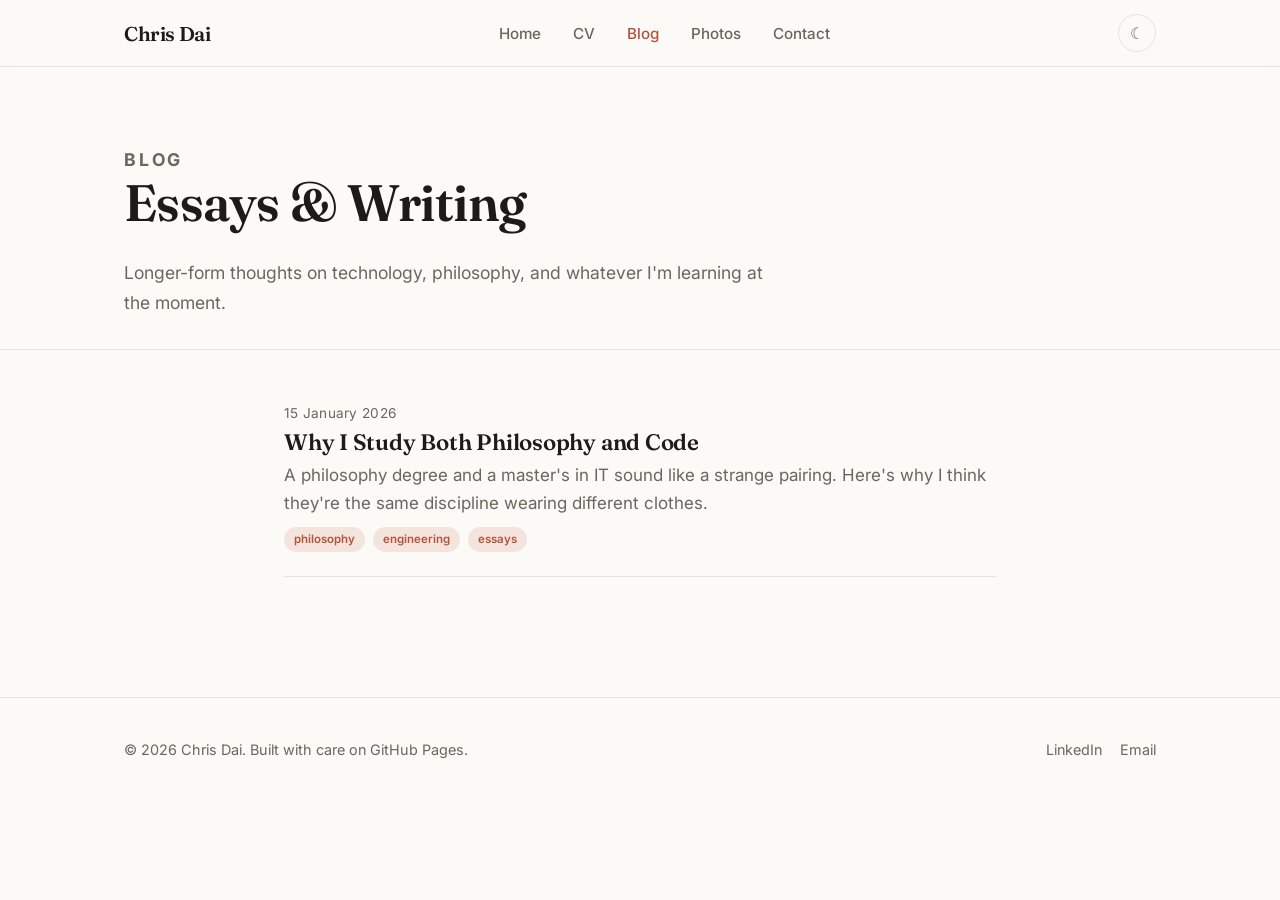
==== blog.html @ 7c67bfad "Initial personal website (CV, blog, photos, contact) Static GitHub Pages site with light/dark theme:" ====
<!DOCTYPE html>
<html lang="en">
<head>
  <meta charset="UTF-8" />
  <meta name="viewport" content="width=device-width, initial-scale=1.0" />
  <title>Blog — Chris Dai</title>
  <meta name="description" content="Essays and writing by Chris Dai on technology, philosophy and the things in between." />
  <link rel="preconnect" href="https://fonts.googleapis.com" />
  <link rel="preconnect" href="https://fonts.gstatic.com" crossorigin />
  <link href="https://fonts.googleapis.com/css2?family=Fraunces:opsz,wght@9..144,400;9..144,500;9..144,600;9..144,700&family=Inter:wght@400;500;600;700&display=swap" rel="stylesheet" />
  <link rel="stylesheet" href="assets/css/style.css" />
  <link rel="icon" href="data:image/svg+xml,<svg xmlns='http://www.w3.org/2000/svg' viewBox='0 0 100 100'><text y='.9em' font-size='90'>&#9998;</text></svg>" />
</head>
<body>
  <header class="site-header">
    <div class="container nav">
      <a href="index.html" class="brand">Chris&nbsp;Dai</a>
      <nav>
        <ul class="nav-links">
          <li><a href="index.html">Home</a></li>
          <li><a href="cv.html">CV</a></li>
          <li><a href="blog.html">Blog</a></li>
          <li><a href="photos.html">Photos</a></li>
          <li><a href="contact.html">Contact</a></li>
        </ul>
      </nav>
      <div style="display:flex; align-items:center; gap:8px;">
        <button class="theme-toggle" data-theme-toggle aria-label="Toggle theme"></button>
        <button class="nav-toggle" data-nav-toggle aria-label="Open menu">
          <svg width="24" height="24" viewBox="0 0 24 24" fill="none" stroke="currentColor" stroke-width="2"><line x1="3" y1="6" x2="21" y2="6"/><line x1="3" y1="12" x2="21" y2="12"/><line x1="3" y1="18" x2="21" y2="18"/></svg>
        </button>
      </div>
    </div>
  </header>

  <main>
    <div class="page-head">
      <div class="container">
        <p class="eyebrow">Blog</p>
        <h1>Essays &amp; Writing</h1>
        <p>Longer-form thoughts on technology, philosophy, and whatever I'm learning at the moment.</p>
      </div>
    </div>

    <div class="container narrow" style="padding-bottom:80px;">
      <div id="post-list" class="post-list">
        <p class="muted" style="padding:24px 0;">Loading essays&hellip;</p>
      </div>
    </div>
  </main>

  <footer class="site-footer">
    <div class="container footer-inner">
      <span>&copy; <span data-year>2026</span> Chris Dai. Built with care on GitHub Pages.</span>
      <div class="footer-social">
        <a href="https://linkedin.com/in/chiandai" target="_blank" rel="noopener">LinkedIn</a>
        <a href="mailto:chris.dai2023@outlook.com">Email</a>
      </div>
    </div>
  </footer>

  <script src="assets/js/main.js"></script>
  <script src="assets/js/blog.js"></script>
  <script>renderPostList("#post-list");</script>
</body>
</html>
---- assets/css/style.css ----
/* ==========================================================================
   Chris Dai — Personal Site
   Design: editorial, minimal, warm neutrals with a single accent.
   ========================================================================== */

:root {
  --bg: #fbfaf7;
  --bg-elevated: #ffffff;
  --text: #1c1b19;
  --text-muted: #6b665e;
  --border: #e7e3db;
  --accent: #b5533a;
  --accent-soft: #f3e4de;
  --shadow: 0 1px 2px rgba(28, 27, 25, 0.04), 0 8px 24px rgba(28, 27, 25, 0.06);
  --radius: 14px;
  --maxw: 1080px;
  --font-serif: "Fraunces", Georgia, "Times New Roman", serif;
  --font-sans: "Inter", -apple-system, BlinkMacSystemFont, "Segoe UI", Roboto, sans-serif;
}

[data-theme="dark"] {
  --bg: #16150f;
  --bg-elevated: #201e17;
  --text: #f3efe6;
  --text-muted: #a7a093;
  --border: #322f26;
  --accent: #e0876b;
  --accent-soft: #33261f;
  --shadow: 0 1px 2px rgba(0, 0, 0, 0.2), 0 8px 24px rgba(0, 0, 0, 0.35);
}

* { box-sizing: border-box; }

html { scroll-behavior: smooth; }

body {
  margin: 0;
  background: var(--bg);
  color: var(--text);
  font-family: var(--font-sans);
  font-size: 17px;
  line-height: 1.65;
  -webkit-font-smoothing: antialiased;
  transition: background 0.3s ease, color 0.3s ease;
}

h1, h2, h3, h4 {
  font-family: var(--font-serif);
  font-weight: 600;
  line-height: 1.15;
  letter-spacing: -0.01em;
  margin: 0 0 0.5em;
}

a { color: var(--accent); text-decoration: none; }
a:hover { text-decoration: underline; }

img { max-width: 100%; display: block; }

.container {
  width: 100%;
  max-width: var(--maxw);
  margin: 0 auto;
  padding: 0 24px;
}

.narrow { max-width: 760px; }

/* ---------- Navigation ---------- */
.site-header {
  position: sticky;
  top: 0;
  z-index: 50;
  background: color-mix(in srgb, var(--bg) 85%, transparent);
  backdrop-filter: saturate(180%) blur(12px);
  border-bottom: 1px solid var(--border);
}

.nav {
  display: flex;
  align-items: center;
  justify-content: space-between;
  height: 66px;
}

.brand {
  font-family: var(--font-serif);
  font-size: 1.25rem;
  font-weight: 600;
  color: var(--text);
  letter-spacing: -0.02em;
}
.brand:hover { text-decoration: none; color: var(--accent); }

.nav-links {
  display: flex;
  align-items: center;
  gap: 4px;
  list-style: none;
  margin: 0;
  padding: 0;
}

.nav-links a {
  color: var(--text-muted);
  font-size: 0.95rem;
  font-weight: 500;
  padding: 8px 14px;
  border-radius: 8px;
  transition: color 0.2s, background 0.2s;
}
.nav-links a:hover { color: var(--text); background: var(--accent-soft); text-decoration: none; }
.nav-links a.active { color: var(--accent); }

.theme-toggle {
  background: none;
  border: 1px solid var(--border);
  color: var(--text-muted);
  width: 38px;
  height: 38px;
  border-radius: 50%;
  cursor: pointer;
  display: inline-flex;
  align-items: center;
  justify-content: center;
  font-size: 1rem;
  transition: color 0.2s, border-color 0.2s, transform 0.2s;
}
.theme-toggle:hover { color: var(--accent); border-color: var(--accent); transform: rotate(15deg); }

.nav-toggle {
  display: none;
  background: none;
  border: none;
  color: var(--text);
  cursor: pointer;
  padding: 8px;
}

/* ---------- Buttons ---------- */
.btn {
  display: inline-flex;
  align-items: center;
  gap: 8px;
  padding: 11px 22px;
  border-radius: 999px;
  font-weight: 600;
  font-size: 0.95rem;
  border: 1px solid transparent;
  cursor: pointer;
  transition: transform 0.15s, box-shadow 0.2s, background 0.2s;
}
.btn:hover { text-decoration: none; transform: translateY(-1px); }
.btn-primary { background: var(--accent); color: #fff; }
.btn-primary:hover { box-shadow: var(--shadow); }
.btn-ghost { border-color: var(--border); color: var(--text); }
.btn-ghost:hover { border-color: var(--accent); color: var(--accent); }

/* ---------- Sections ---------- */
section { padding: 72px 0; }
.section-title {
  font-size: 2rem;
  margin-bottom: 8px;
}
.section-sub { color: var(--text-muted); margin-bottom: 40px; }
.eyebrow {
  text-transform: uppercase;
  letter-spacing: 0.16em;
  font-size: 0.72rem;
  font-weight: 700;
  color: var(--accent);
  font-family: var(--font-sans);
}

/* ---------- Hero ---------- */
.hero {
  padding: 96px 0 72px;
}
.hero-inner {
  display: grid;
  grid-template-columns: 1.4fr 1fr;
  gap: 56px;
  align-items: center;
}
.hero h1 {
  font-size: clamp(2.6rem, 6vw, 4.2rem);
  margin-bottom: 20px;
}
.hero p.lead {
  font-size: 1.2rem;
  color: var(--text-muted);
  max-width: 46ch;
  margin-bottom: 32px;
}
.hero-actions { display: flex; gap: 14px; flex-wrap: wrap; }

.portrait {
  aspect-ratio: 1;
  border-radius: 24px;
  background:
    radial-gradient(120% 120% at 20% 10%, var(--accent-soft), transparent 60%),
    linear-gradient(145deg, var(--bg-elevated), var(--bg));
  border: 1px solid var(--border);
  display: flex;
  align-items: center;
  justify-content: center;
  font-family: var(--font-serif);
  font-size: 5rem;
  color: var(--accent);
  box-shadow: var(--shadow);
  overflow: hidden;
}
.portrait img { width: 100%; height: 100%; object-fit: cover; }

/* ---------- Cards / grid ---------- */
.cards {
  display: grid;
  grid-template-columns: repeat(auto-fit, minmax(240px, 1fr));
  gap: 22px;
}
.card {
  background: var(--bg-elevated);
  border: 1px solid var(--border);
  border-radius: var(--radius);
  padding: 28px;
  transition: transform 0.2s, box-shadow 0.2s, border-color 0.2s;
}
.card:hover { transform: translateY(-3px); box-shadow: var(--shadow); border-color: var(--accent); }
.card h3 { font-size: 1.25rem; }
.card p { color: var(--text-muted); margin: 0 0 14px; }
.card .card-icon { font-size: 1.6rem; margin-bottom: 12px; }
.card-link { font-weight: 600; font-size: 0.92rem; }

/* ---------- Page header ---------- */
.page-head {
  padding: 72px 0 32px;
  border-bottom: 1px solid var(--border);
  margin-bottom: 8px;
}
.page-head h1 { font-size: clamp(2.2rem, 5vw, 3.2rem); }
.page-head p { color: var(--text-muted); font-size: 1.1rem; max-width: 60ch; margin: 6px 0 0; }

/* ---------- CV ---------- */
.cv { padding: 48px 0 80px; }
.cv-contact {
  display: flex;
  flex-wrap: wrap;
  gap: 8px 20px;
  color: var(--text-muted);
  font-size: 0.95rem;
  margin-bottom: 8px;
}
.cv-contact a { color: var(--text-muted); }
.cv-contact a:hover { color: var(--accent); }

.cv-block { margin-top: 44px; }
.cv-block > .eyebrow { display: block; margin-bottom: 20px; padding-bottom: 8px; border-bottom: 2px solid var(--accent-soft); }

.cv-entry { margin-bottom: 28px; }
.cv-entry-head {
  display: flex;
  justify-content: space-between;
  align-items: baseline;
  gap: 16px;
  flex-wrap: wrap;
}
.cv-entry-head h3 { font-size: 1.2rem; margin: 0; }
.cv-entry .role { font-weight: 600; color: var(--text); }
.cv-entry .meta { color: var(--text-muted); font-size: 0.9rem; white-space: nowrap; }
.cv-entry .place { color: var(--text-muted); font-size: 0.95rem; margin: 2px 0 8px; }
.cv-entry ul { margin: 10px 0 0; padding-left: 20px; }
.cv-entry ul li { margin-bottom: 6px; color: var(--text-muted); }
.badge {
  display: inline-block;
  background: var(--accent-soft);
  color: var(--accent);
  font-size: 0.75rem;
  font-weight: 700;
  padding: 3px 10px;
  border-radius: 999px;
  margin-left: 8px;
}

.skill-grid { display: grid; grid-template-columns: 180px 1fr; gap: 10px 24px; }
.skill-grid dt { font-weight: 600; }
.skill-grid dd { margin: 0; color: var(--text-muted); }

/* ---------- Blog ---------- */
.post-list { display: flex; flex-direction: column; gap: 4px; margin-top: 24px; }
.post-item {
  display: block;
  padding: 24px 0;
  border-bottom: 1px solid var(--border);
  color: var(--text);
  transition: padding-left 0.2s;
}
.post-item:hover { text-decoration: none; padding-left: 8px; }
.post-item .post-date { color: var(--text-muted); font-size: 0.85rem; letter-spacing: 0.02em; }
.post-item h3 { font-size: 1.4rem; margin: 4px 0 6px; }
.post-item p { color: var(--text-muted); margin: 0; }
.post-tags { margin-top: 10px; display: flex; gap: 8px; flex-wrap: wrap; }
.tag { font-size: 0.72rem; font-weight: 600; color: var(--accent); background: var(--accent-soft); padding: 3px 10px; border-radius: 999px; }

/* ---------- Article ---------- */
.article { padding: 40px 0 80px; }
.article-head { margin-bottom: 40px; }
.article-head .post-date { color: var(--text-muted); font-size: 0.9rem; }
.article-head h1 { font-size: clamp(2rem, 5vw, 3rem); margin: 8px 0 12px; }
.article-body { font-size: 1.12rem; }
.article-body h2 { font-size: 1.7rem; margin-top: 1.8em; }
.article-body h3 { font-size: 1.35rem; margin-top: 1.6em; }
.article-body p { margin: 0 0 1.2em; }
.article-body img { border-radius: var(--radius); margin: 1.5em 0; }
.article-body blockquote {
  border-left: 3px solid var(--accent);
  margin: 1.5em 0;
  padding: 4px 0 4px 22px;
  color: var(--text-muted);
  font-style: italic;
}
.article-body pre {
  background: var(--bg-elevated);
  border: 1px solid var(--border);
  border-radius: var(--radius);
  padding: 18px;
  overflow-x: auto;
  font-size: 0.9rem;
}
.article-body code {
  font-family: "SF Mono", Menlo, Consolas, monospace;
  font-size: 0.9em;
  background: var(--accent-soft);
  padding: 2px 6px;
  border-radius: 5px;
}
.article-body pre code { background: none; padding: 0; }
.back-link { display: inline-block; margin-bottom: 24px; color: var(--text-muted); font-weight: 500; }

/* ---------- Photos ---------- */
.gallery {
  columns: 3 260px;
  column-gap: 16px;
  margin-top: 24px;
}
.gallery figure {
  margin: 0 0 16px;
  break-inside: avoid;
  border-radius: var(--radius);
  overflow: hidden;
  border: 1px solid var(--border);
  cursor: zoom-in;
  position: relative;
  background: var(--bg-elevated);
}
.gallery img {
  width: 100%;
  transition: transform 0.4s ease, filter 0.3s;
}
.gallery figure:hover img { transform: scale(1.04); }
.gallery figcaption {
  position: absolute;
  left: 0; right: 0; bottom: 0;
  padding: 24px 14px 12px;
  color: #fff;
  font-size: 0.85rem;
  background: linear-gradient(transparent, rgba(0,0,0,0.65));
  opacity: 0;
  transition: opacity 0.3s;
}
.gallery figure:hover figcaption { opacity: 1; }

/* Lightbox */
.lightbox {
  position: fixed;
  inset: 0;
  background: rgba(10, 9, 7, 0.92);
  display: none;
  align-items: center;
  justify-content: center;
  z-index: 100;
  padding: 32px;
  cursor: zoom-out;
}
.lightbox.open { display: flex; }
.lightbox img { max-width: 92vw; max-height: 86vh; border-radius: 8px; box-shadow: 0 20px 60px rgba(0,0,0,0.5); }
.lightbox .lb-caption { position: absolute; bottom: 24px; color: #eee; font-size: 0.9rem; text-align: center; width: 100%; }
.lightbox .lb-close { position: absolute; top: 20px; right: 28px; color: #fff; font-size: 2rem; background: none; border: none; cursor: pointer; line-height: 1; }

/* ---------- Contact ---------- */
.contact-grid {
  display: grid;
  grid-template-columns: repeat(auto-fit, minmax(230px, 1fr));
  gap: 18px;
  margin-top: 28px;
}
.contact-card {
  display: flex;
  align-items: center;
  gap: 16px;
  padding: 22px;
  background: var(--bg-elevated);
  border: 1px solid var(--border);
  border-radius: var(--radius);
  color: var(--text);
  transition: transform 0.2s, border-color 0.2s, box-shadow 0.2s;
}
.contact-card:hover { text-decoration: none; transform: translateY(-3px); border-color: var(--accent); box-shadow: var(--shadow); }
.contact-card .ic { font-size: 1.5rem; }
.contact-card .l { font-size: 0.78rem; text-transform: uppercase; letter-spacing: 0.1em; color: var(--text-muted); }
.contact-card .v { font-weight: 600; }

.contact-form { margin-top: 40px; max-width: 620px; }
.form-row { display: flex; gap: 16px; }
.form-row > .field { flex: 1; }
.field { margin-bottom: 18px; }
.field label { display: block; font-weight: 600; font-size: 0.9rem; margin-bottom: 6px; }
.field input, .field textarea {
  width: 100%;
  padding: 12px 14px;
  border: 1px solid var(--border);
  border-radius: 10px;
  background: var(--bg-elevated);
  color: var(--text);
  font-family: inherit;
  font-size: 1rem;
  transition: border-color 0.2s, box-shadow 0.2s;
}
.field input:focus, .field textarea:focus {
  outline: none;
  border-color: var(--accent);
  box-shadow: 0 0 0 3px var(--accent-soft);
}
.field textarea { resize: vertical; min-height: 140px; }

/* ---------- Footer ---------- */
.site-footer {
  border-top: 1px solid var(--border);
  padding: 40px 0;
  margin-top: 40px;
  color: var(--text-muted);
  font-size: 0.9rem;
}
.footer-inner { display: flex; justify-content: space-between; align-items: center; gap: 16px; flex-wrap: wrap; }
.footer-social { display: flex; gap: 18px; }
.footer-social a { color: var(--text-muted); }
.footer-social a:hover { color: var(--accent); }

/* ---------- Utilities ---------- */
.muted { color: var(--text-muted); }
.empty-state {
  text-align: center;
  padding: 60px 20px;
  color: var(--text-muted);
  border: 1px dashed var(--border);
  border-radius: var(--radius);
  margin-top: 24px;
}

/* ---------- Reveal animation ---------- */
.reveal { opacity: 0; transform: translateY(16px); transition: opacity 0.6s ease, transform 0.6s ease; }
.reveal.in { opacity: 1; transform: none; }

/* ---------- Responsive ---------- */
@media (max-width: 820px) {
  .hero-inner { grid-template-columns: 1fr; gap: 32px; }
  .portrait { max-width: 280px; }
  .nav-links {
    position: fixed;
    inset: 66px 0 auto 0;
    flex-direction: column;
    align-items: stretch;
    background: var(--bg-elevated);
    border-bottom: 1px solid var(--border);
    padding: 12px;
    gap: 2px;
    display: none;
    box-shadow: var(--shadow);
  }
  .nav-links.open { display: flex; }
  .nav-links a { padding: 12px 14px; }
  .nav-toggle { display: inline-flex; }
  .skill-grid { grid-template-columns: 1fr; gap: 2px 0; }
  .skill-grid dt { margin-top: 12px; }
  .form-row { flex-direction: column; gap: 0; }
  section { padding: 56px 0; }
}
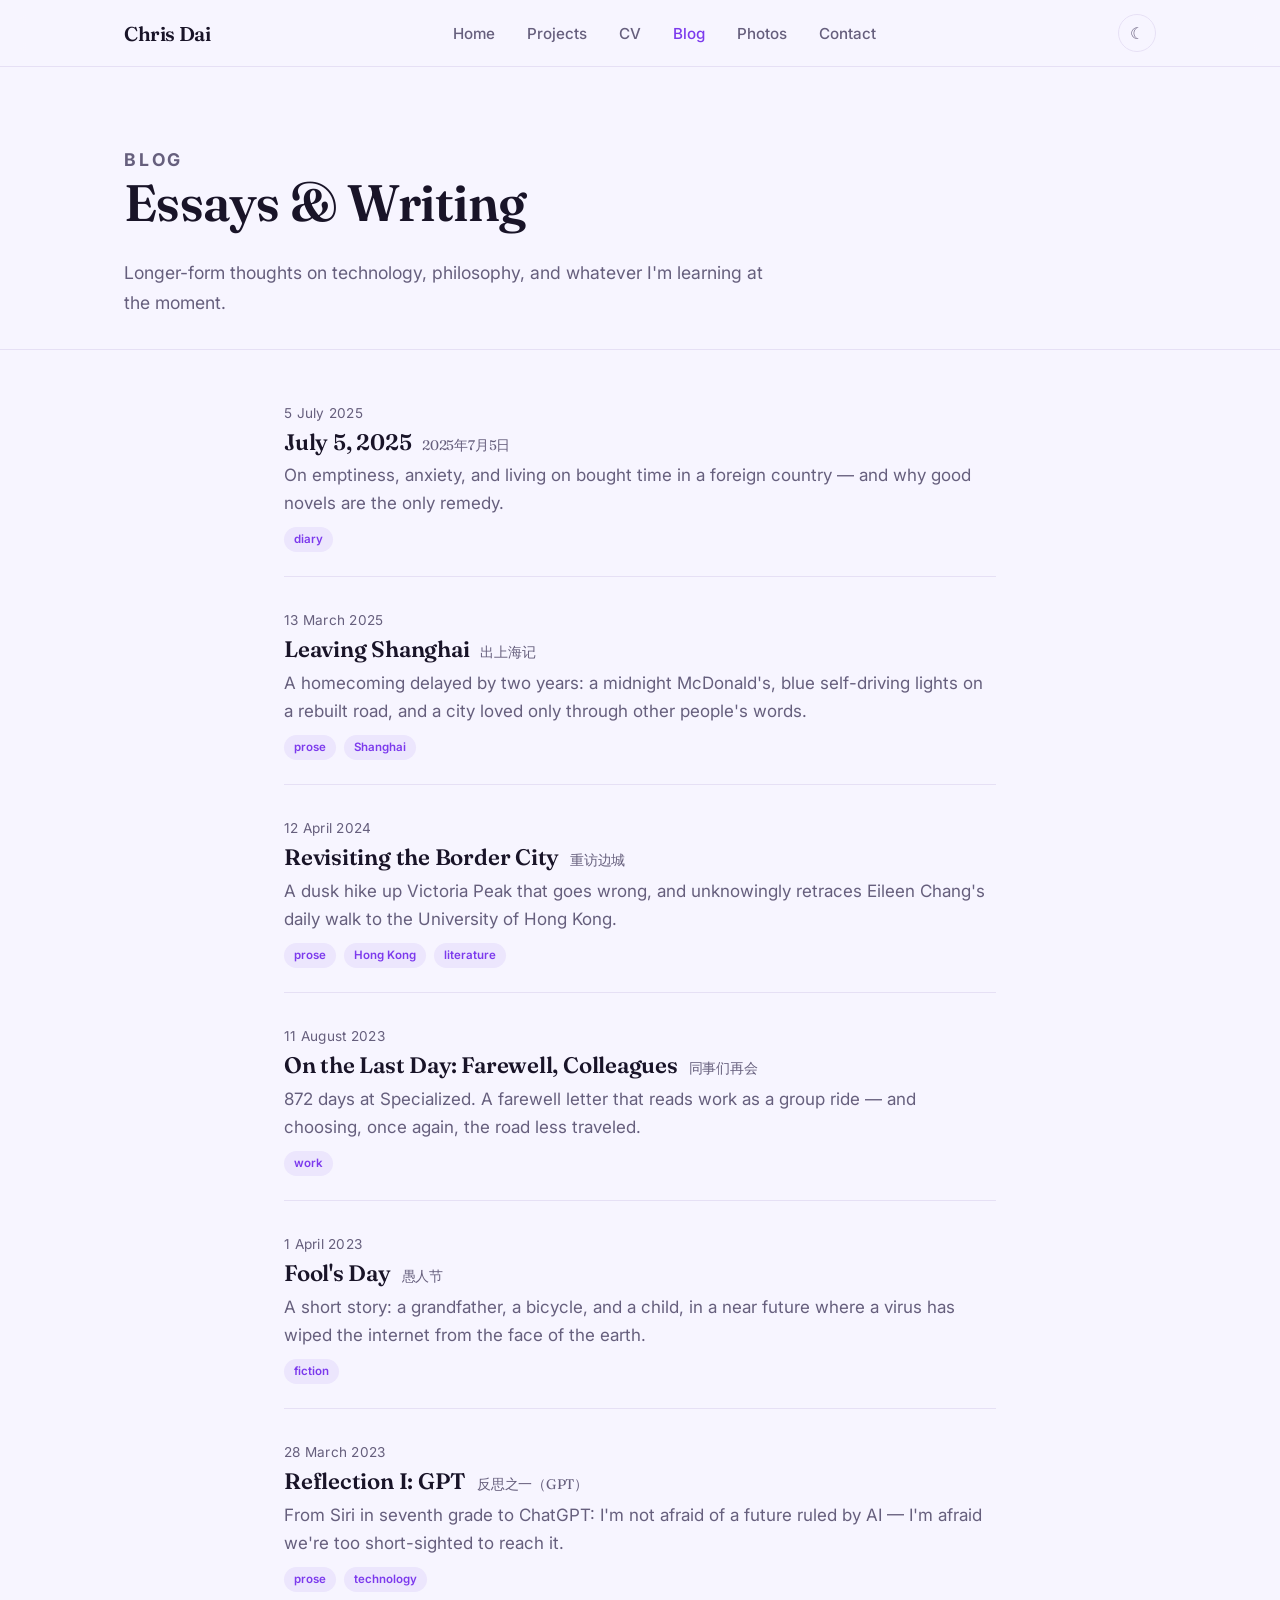
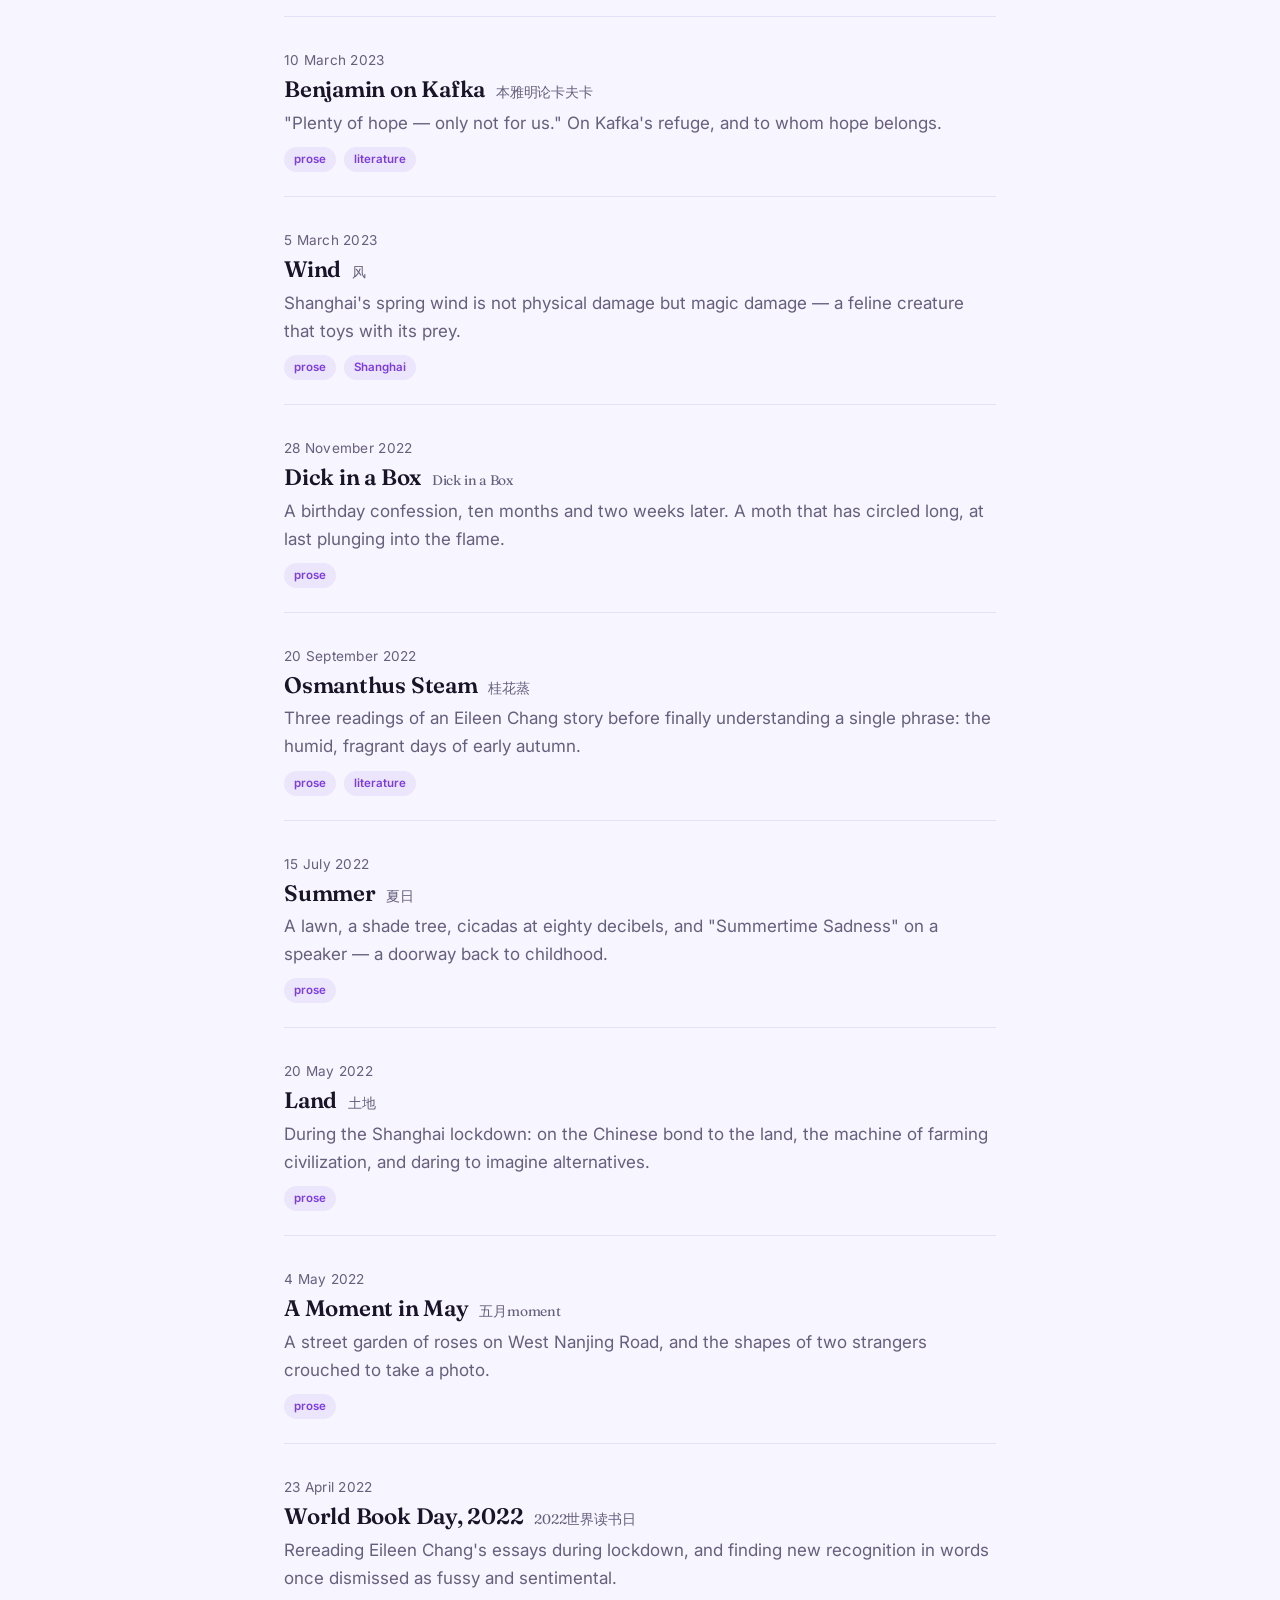
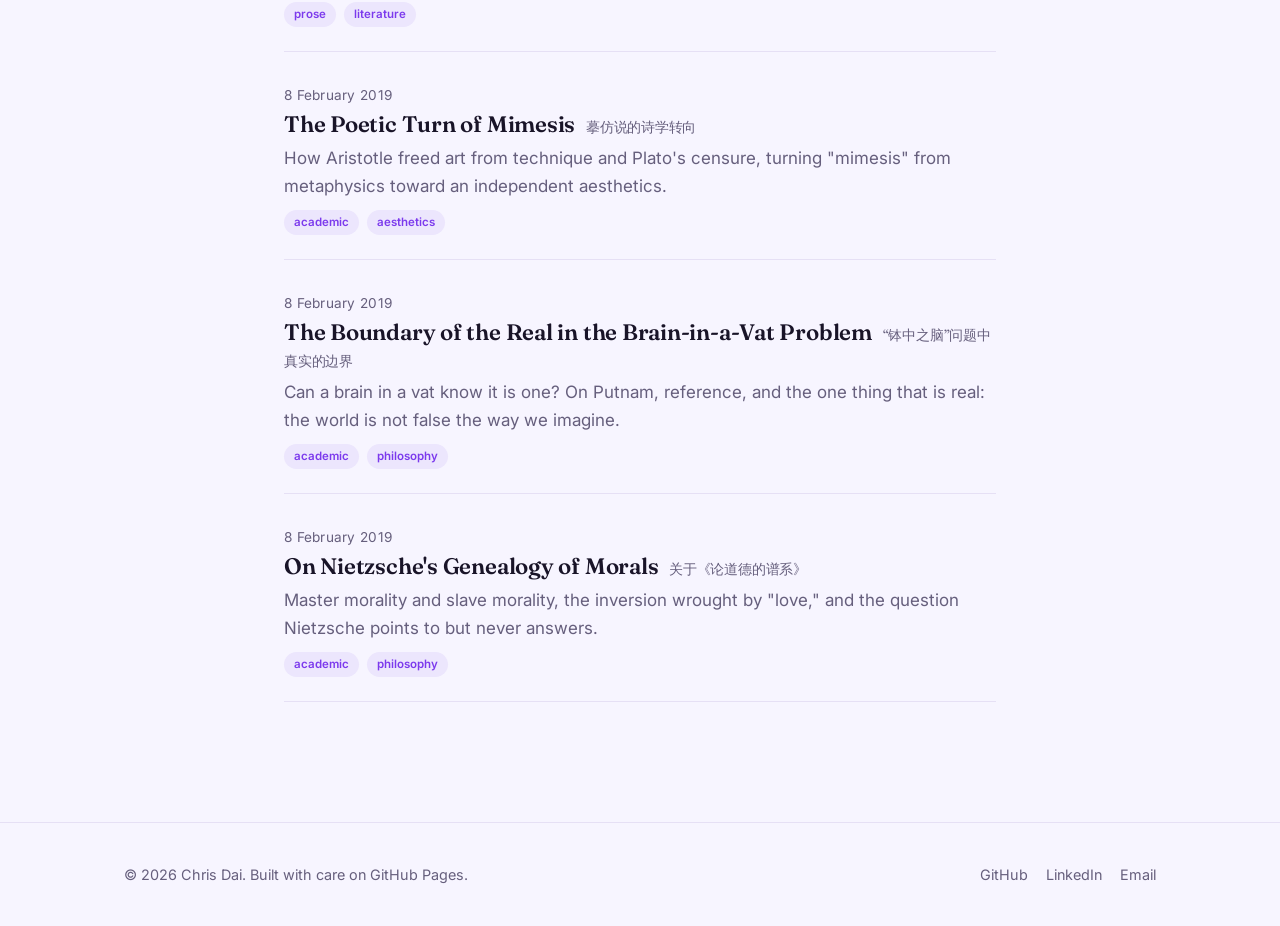
==== commit a49f2dde: "Add Project Page and showcase 3 main student projects." ====
--- a/blog.html
+++ b/blog.html
@@ -18,6 +18,7 @@
       <nav>
         <ul class="nav-links">
           <li><a href="index.html">Home</a></li>
+          <li><a href="projects.html">Projects</a></li>
           <li><a href="cv.html">CV</a></li>
           <li><a href="blog.html">Blog</a></li>
           <li><a href="photos.html">Photos</a></li>
@@ -53,6 +54,7 @@
     <div class="container footer-inner">
       <span>&copy; <span data-year>2026</span> Chris Dai. Built with care on GitHub Pages.</span>
       <div class="footer-social">
+        <a href="https://github.com/eudaimonia12" target="_blank" rel="noopener">GitHub</a>
         <a href="https://linkedin.com/in/chiandai" target="_blank" rel="noopener">LinkedIn</a>
         <a href="mailto:chris.dai2023@outlook.com">Email</a>
       </div>
--- a/assets/css/style.css
+++ b/assets/css/style.css
@@ -1,17 +1,19 @@
 /* ==========================================================================
    Chris Dai — Personal Site
-   Design: editorial, minimal, warm neutrals with a single accent.
+   Design: editorial, bold — lavender purple paired with a vivid green.
    ========================================================================== */
 
 :root {
-  --bg: #fbfaf7;
+  --bg: #f7f5ff;
   --bg-elevated: #ffffff;
-  --text: #1c1b19;
-  --text-muted: #6b665e;
-  --border: #e7e3db;
-  --accent: #b5533a;
-  --accent-soft: #f3e4de;
-  --shadow: 0 1px 2px rgba(28, 27, 25, 0.04), 0 8px 24px rgba(28, 27, 25, 0.06);
+  --text: #191428;
+  --text-muted: #665f7d;
+  --border: #e6e0f5;
+  --accent: #7c3aed;          /* bold lavender purple */
+  --accent-soft: #ece6fd;
+  --accent-2: #10b981;        /* vivid green */
+  --accent-2-soft: #d6f5e8;
+  --shadow: 0 1px 2px rgba(60, 40, 110, 0.05), 0 10px 30px rgba(60, 40, 110, 0.12);
   --radius: 14px;
   --maxw: 1080px;
   --font-serif: "Fraunces", Georgia, "Times New Roman", serif;
@@ -19,14 +21,16 @@
 }
 
 [data-theme="dark"] {
-  --bg: #16150f;
-  --bg-elevated: #201e17;
-  --text: #f3efe6;
-  --text-muted: #a7a093;
-  --border: #322f26;
-  --accent: #e0876b;
-  --accent-soft: #33261f;
-  --shadow: 0 1px 2px rgba(0, 0, 0, 0.2), 0 8px 24px rgba(0, 0, 0, 0.35);
+  --bg: #131020;
+  --bg-elevated: #1d1830;
+  --text: #f1edfb;
+  --text-muted: #a79ec6;
+  --border: #2f2748;
+  --accent: #a78bfa;          /* lightened lavender for dark */
+  --accent-soft: #2a2247;
+  --accent-2: #34d399;        /* vivid green */
+  --accent-2-soft: #12352a;
+  --shadow: 0 1px 2px rgba(0, 0, 0, 0.25), 0 12px 32px rgba(0, 0, 0, 0.45);
 }
 
 * { box-sizing: border-box; }
@@ -151,8 +155,8 @@
   transition: transform 0.15s, box-shadow 0.2s, background 0.2s;
 }
 .btn:hover { text-decoration: none; transform: translateY(-1px); }
-.btn-primary { background: var(--accent); color: #fff; }
-.btn-primary:hover { box-shadow: var(--shadow); }
+.btn-primary { background: linear-gradient(135deg, var(--accent), var(--accent-2)); color: #fff; }
+.btn-primary:hover { box-shadow: var(--shadow); filter: saturate(1.15); }
 .btn-ghost { border-color: var(--border); color: var(--text); }
 .btn-ghost:hover { border-color: var(--accent); color: var(--accent); }
 
@@ -168,7 +172,7 @@
   letter-spacing: 0.16em;
   font-size: 0.72rem;
   font-weight: 700;
-  color: var(--accent);
+  color: var(--accent-2);
   font-family: var(--font-sans);
 }
 
@@ -198,15 +202,15 @@
   aspect-ratio: 1;
   border-radius: 24px;
   background:
-    radial-gradient(120% 120% at 20% 10%, var(--accent-soft), transparent 60%),
-    linear-gradient(145deg, var(--bg-elevated), var(--bg));
+    radial-gradient(120% 120% at 85% 90%, var(--accent-2) 0%, transparent 55%),
+    linear-gradient(145deg, var(--accent), color-mix(in srgb, var(--accent) 55%, var(--accent-2)));
   border: 1px solid var(--border);
   display: flex;
   align-items: center;
   justify-content: center;
   font-family: var(--font-serif);
   font-size: 5rem;
-  color: var(--accent);
+  color: #fff;
   box-shadow: var(--shadow);
   overflow: hidden;
 }
@@ -231,6 +235,83 @@
 .card .card-icon { font-size: 1.6rem; margin-bottom: 12px; }
 .card-link { font-weight: 600; font-size: 0.92rem; }
 
+/* ---------- Projects ---------- */
+.projects-list { display: flex; flex-direction: column; gap: 36px; margin-top: 36px; }
+
+.project {
+  display: grid;
+  grid-template-columns: 1.05fr 1fr;
+  background: var(--bg-elevated);
+  border: 1px solid var(--border);
+  border-radius: var(--radius);
+  overflow: hidden;
+  transition: transform 0.2s, box-shadow 0.2s, border-color 0.2s;
+}
+.project:hover { transform: translateY(-3px); box-shadow: var(--shadow); border-color: var(--accent); }
+
+.project-media {
+  position: relative;
+  min-height: 300px;
+  background:
+    radial-gradient(120% 120% at 85% 90%, var(--accent-2) 0%, transparent 55%),
+    linear-gradient(145deg, var(--accent), color-mix(in srgb, var(--accent) 55%, var(--accent-2)));
+  display: flex;
+  align-items: center;
+  justify-content: center;
+  overflow: hidden;
+}
+.project-media img { width: 100%; height: 100%; object-fit: cover; }
+.project:nth-child(even) .project-media { order: 2; }
+
+.project-badges { position: absolute; top: 16px; left: 16px; display: flex; gap: 8px; }
+.badge-solid {
+  background: rgba(255, 255, 255, 0.92);
+  color: var(--accent);
+  font-size: 0.72rem;
+  font-weight: 800;
+  letter-spacing: 0.02em;
+  padding: 5px 12px;
+  border-radius: 999px;
+  box-shadow: 0 2px 8px rgba(0,0,0,0.15);
+}
+
+.project-body { padding: 34px; }
+.project-body h3 { font-size: 1.5rem; margin-bottom: 4px; }
+.project-meta { color: var(--text-muted); font-size: 0.92rem; margin: 0 0 14px; }
+.project-tags { display: flex; flex-wrap: wrap; gap: 7px; margin-bottom: 22px; }
+
+.project-facts { margin: 0 0 24px; }
+.project-facts > div {
+  display: grid;
+  grid-template-columns: 132px 1fr;
+  gap: 14px;
+  padding: 12px 0;
+  border-top: 1px solid var(--border);
+}
+.project-facts > div:last-child { border-bottom: 1px solid var(--border); }
+.project-facts dt {
+  margin: 0;
+  font-size: 0.7rem;
+  text-transform: uppercase;
+  letter-spacing: 0.12em;
+  font-weight: 700;
+  color: var(--accent-2);
+  padding-top: 2px;
+}
+.project-facts dd { margin: 0; color: var(--text-muted); }
+.project-facts dd strong { color: var(--text); font-weight: 600; }
+
+.project-links { display: flex; gap: 12px; flex-wrap: wrap; }
+.project-links .btn { padding: 9px 18px; font-size: 0.9rem; }
+.project-links .btn[aria-disabled="true"] { opacity: 0.55; pointer-events: none; }
+
+/* Compact project cards (home page) */
+.project-mini { display: flex; flex-direction: column; }
+.project-mini .card-icon { font-size: 1.5rem; }
+.project-mini .project-tags { margin: 4px 0 16px; }
+.project-mini .mini-links { margin-top: auto; display: flex; gap: 16px; padding-top: 8px; }
+.project-mini .mini-links a { font-weight: 600; font-size: 0.9rem; }
+
 /* ---------- Page header ---------- */
 .page-head {
   padding: 72px 0 32px;
@@ -254,7 +335,7 @@
 .cv-contact a:hover { color: var(--accent); }
 
 .cv-block { margin-top: 44px; }
-.cv-block > .eyebrow { display: block; margin-bottom: 20px; padding-bottom: 8px; border-bottom: 2px solid var(--accent-soft); }
+.cv-block > .eyebrow { display: block; margin-bottom: 20px; padding-bottom: 8px; border-bottom: 2px solid var(--accent-2-soft); }
 
 .cv-entry { margin-bottom: 28px; }
 .cv-entry-head {
@@ -272,14 +353,16 @@
 .cv-entry ul li { margin-bottom: 6px; color: var(--text-muted); }
 .badge {
   display: inline-block;
-  background: var(--accent-soft);
-  color: var(--accent);
+  background: var(--accent-2-soft);
+  color: var(--accent-2);
   font-size: 0.75rem;
   font-weight: 700;
   padding: 3px 10px;
   border-radius: 999px;
   margin-left: 8px;
 }
+
+.cv-links { margin: 12px 0 0; display: flex; gap: 18px; flex-wrap: wrap; font-size: 0.9rem; font-weight: 600; }
 
 .skill-grid { display: grid; grid-template-columns: 180px 1fr; gap: 10px 24px; }
 .skill-grid dt { font-weight: 600; }
@@ -303,6 +386,49 @@
 
 /* ---------- Article ---------- */
 .article { padding: 40px 0 80px; }
+.article-topbar {
+  display: flex;
+  align-items: center;
+  justify-content: space-between;
+  gap: 16px;
+  margin-bottom: 8px;
+}
+.lang-toggle {
+  display: inline-flex;
+  border: 1px solid var(--border);
+  border-radius: 999px;
+  overflow: hidden;
+  background: var(--bg-elevated);
+}
+.lang-toggle button {
+  background: none;
+  border: none;
+  color: var(--text-muted);
+  font-family: var(--font-sans);
+  font-size: 0.85rem;
+  font-weight: 600;
+  padding: 6px 16px;
+  cursor: pointer;
+  transition: background 0.2s, color 0.2s;
+}
+.lang-toggle button:hover { color: var(--text); }
+.lang-toggle button.active { background: var(--accent); color: #fff; }
+
+.post-title-zh {
+  font-size: 0.62em;
+  font-weight: 400;
+  color: var(--text-muted);
+  margin-left: 6px;
+}
+
+/* CJK-friendly typography for Mandarin content */
+.article-zh {
+  font-family: "Noto Serif SC", "Songti SC", "SimSun", var(--font-serif);
+  line-height: 1.9;
+  letter-spacing: 0.01em;
+}
+h1[lang="zh"] { font-family: "Noto Serif SC", "Songti SC", "STSong", var(--font-serif); }
+
 .article-head { margin-bottom: 40px; }
 .article-head .post-date { color: var(--text-muted); font-size: 0.9rem; }
 .article-head h1 { font-size: clamp(2rem, 5vw, 3rem); margin: 8px 0 12px; }
@@ -483,4 +609,8 @@
   .skill-grid dt { margin-top: 12px; }
   .form-row { flex-direction: column; gap: 0; }
   section { padding: 56px 0; }
-}
+  .project { grid-template-columns: 1fr; }
+  .project-media { min-height: 200px; }
+  .project:nth-child(even) .project-media { order: 0; }
+  .project-facts > div { grid-template-columns: 1fr; gap: 4px; }
+}
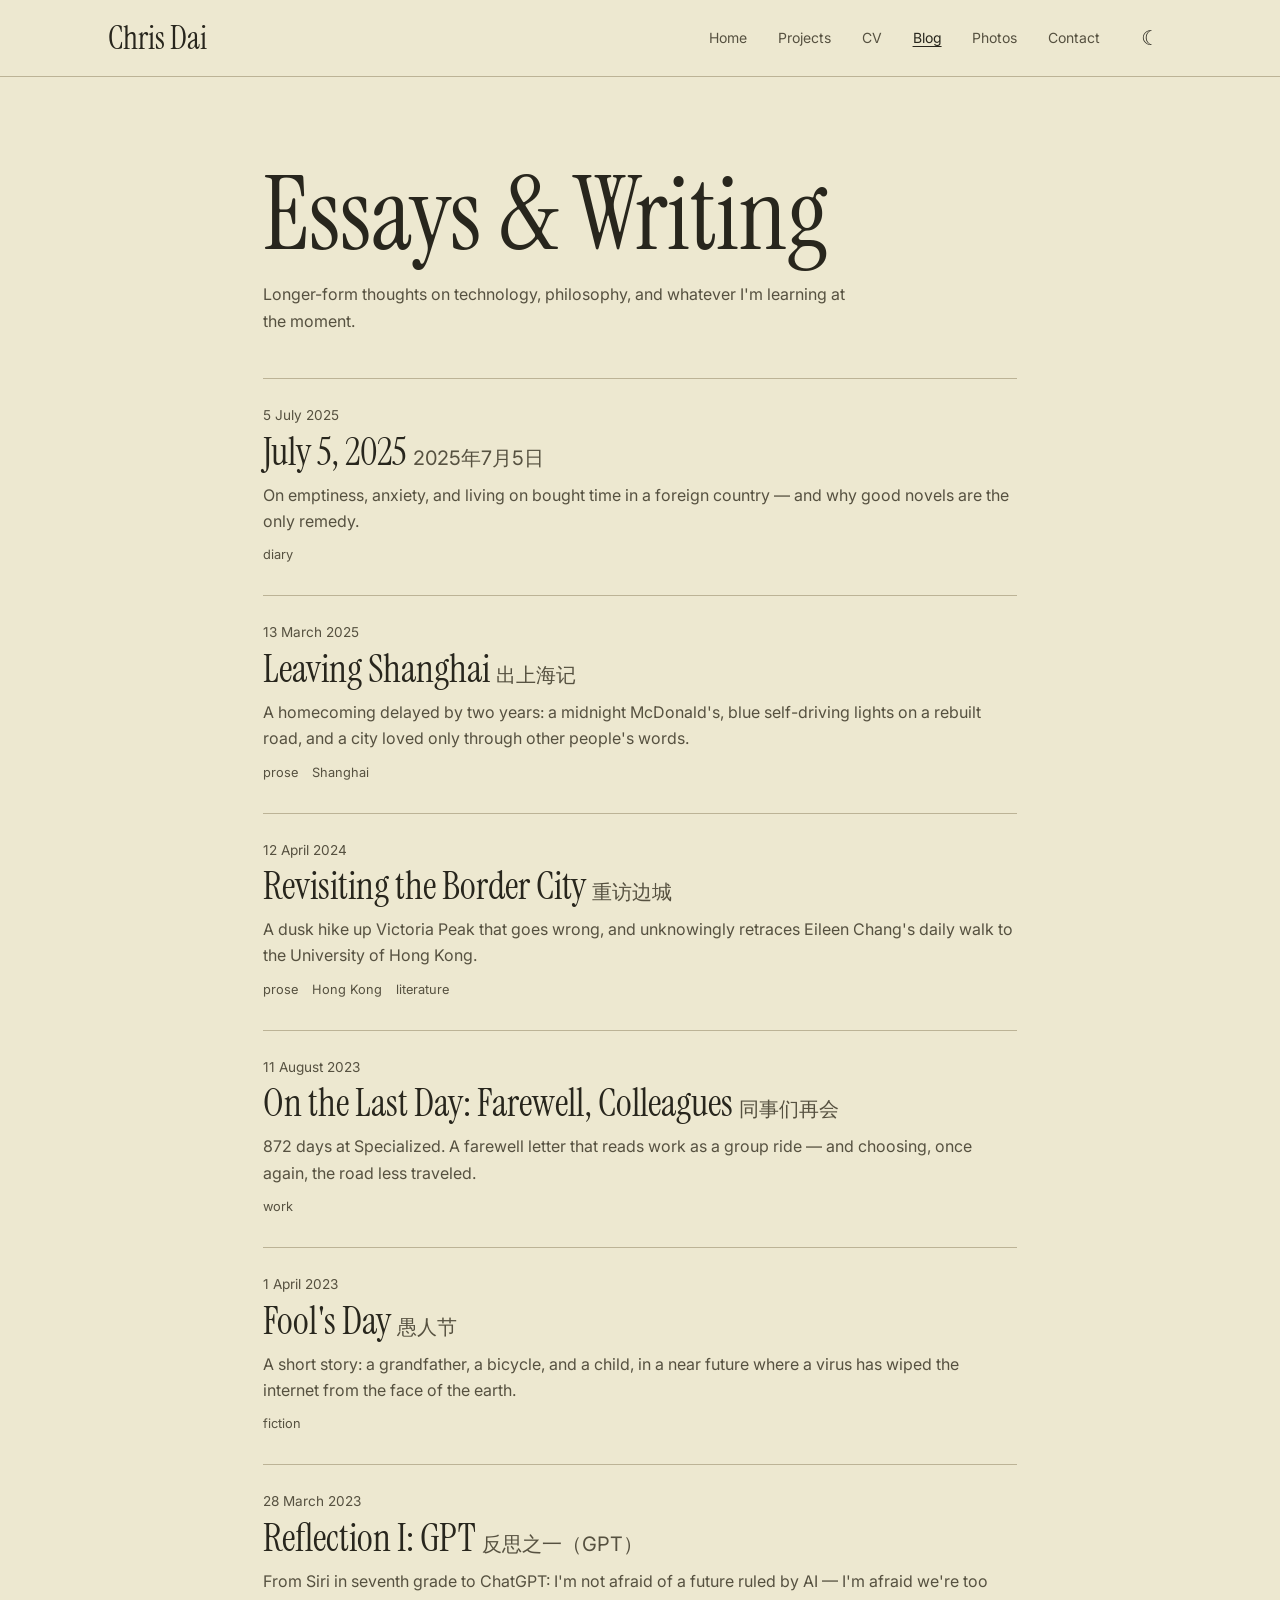
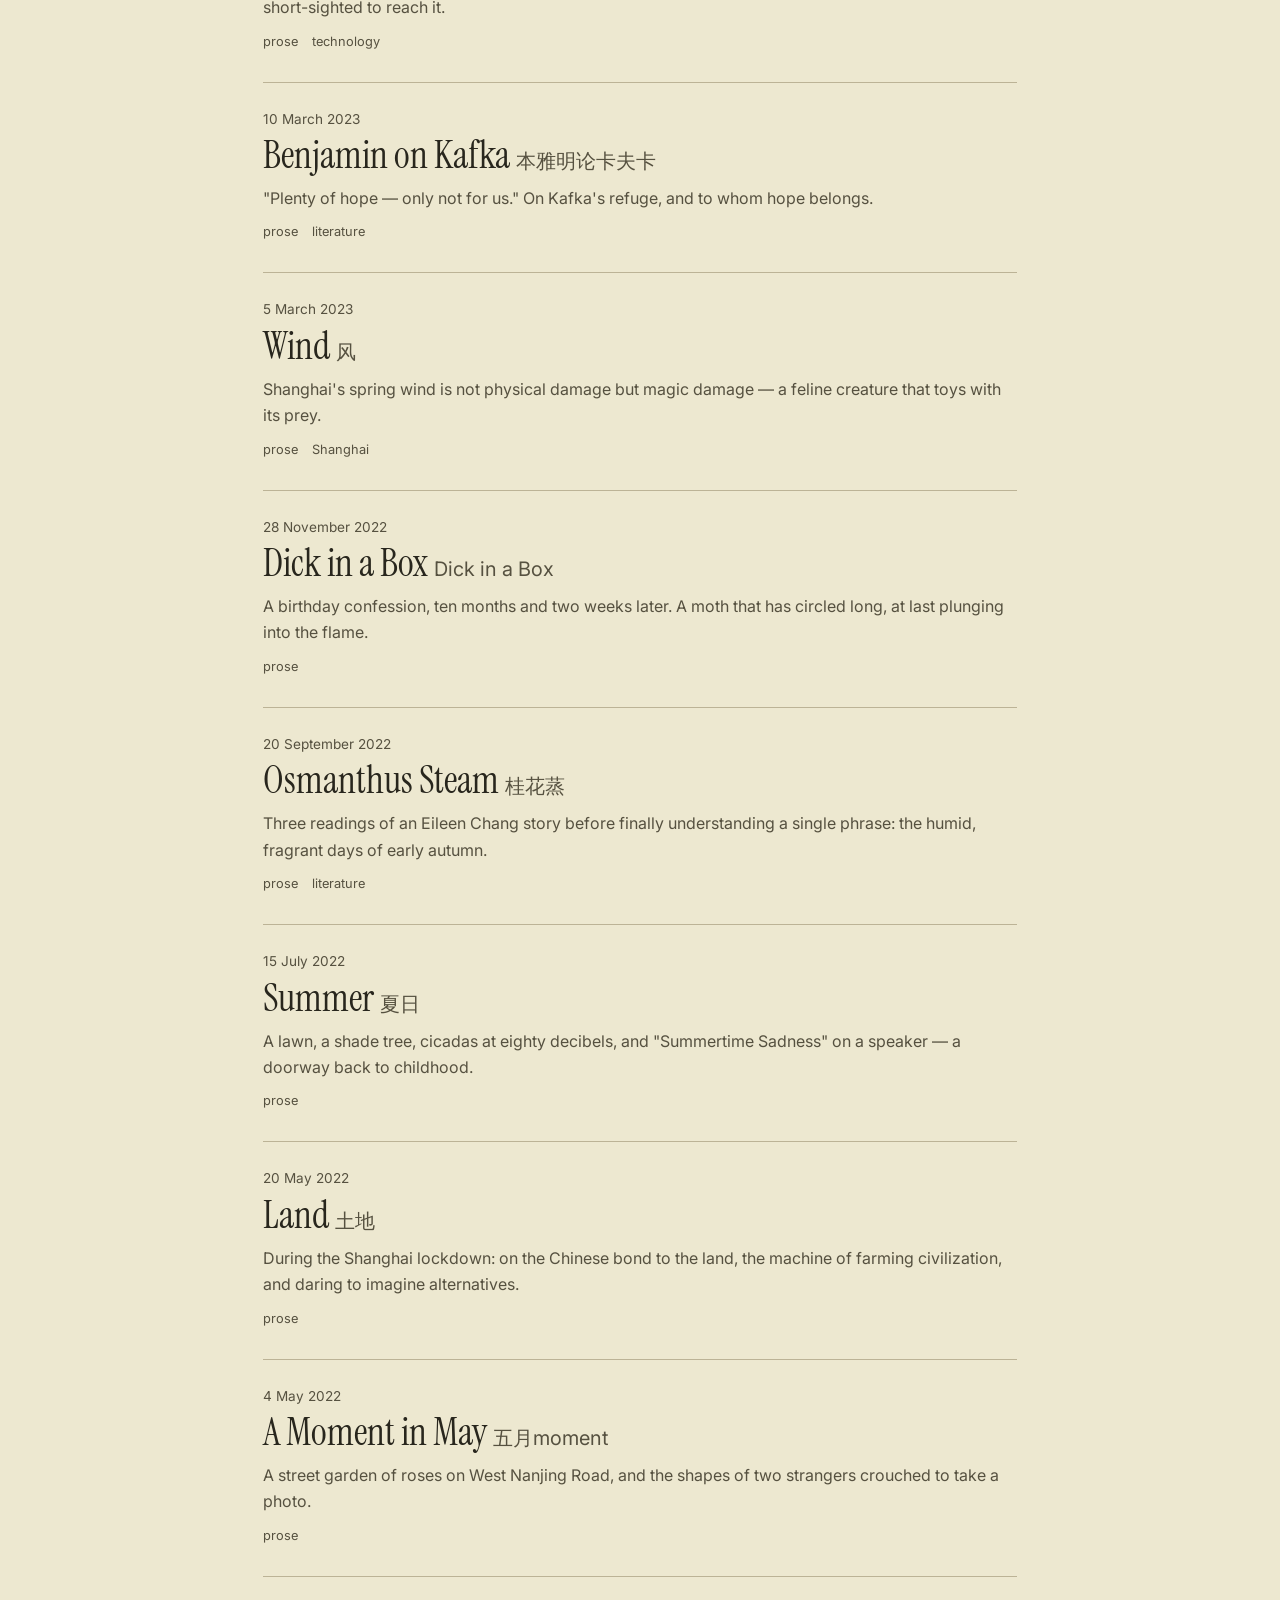
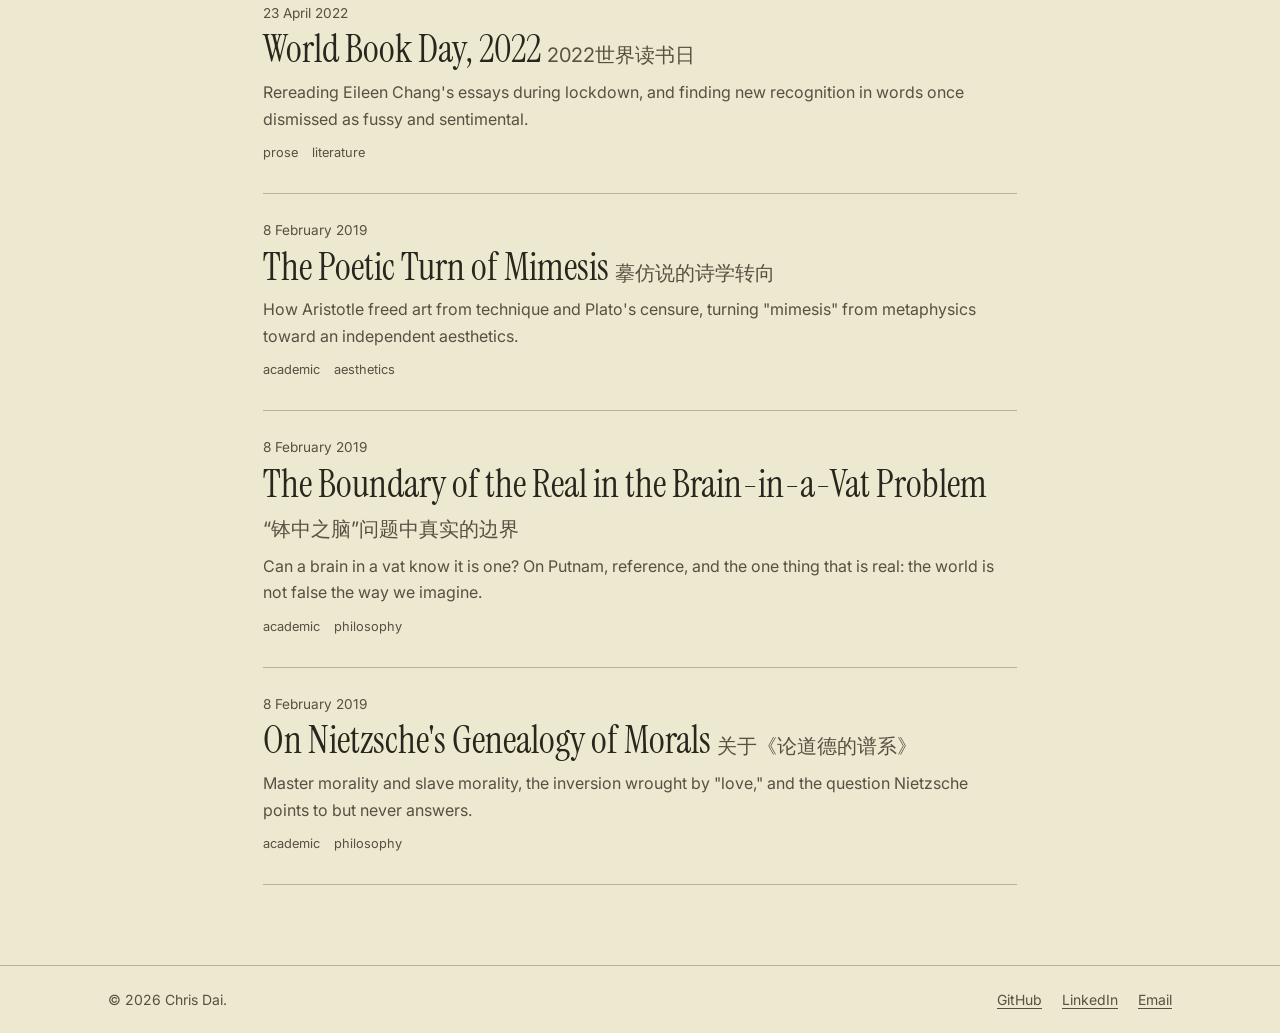
==== commit d7878c2a: "change background color theme" ====
--- a/blog.html
+++ b/blog.html
@@ -7,16 +7,15 @@
   <meta name="description" content="Essays and writing by Chris Dai on technology, philosophy and the things in between." />
   <link rel="preconnect" href="https://fonts.googleapis.com" />
   <link rel="preconnect" href="https://fonts.gstatic.com" crossorigin />
-  <link href="https://fonts.googleapis.com/css2?family=Fraunces:opsz,wght@9..144,400;9..144,500;9..144,600;9..144,700&family=Inter:wght@400;500;600;700&display=swap" rel="stylesheet" />
+  <link href="https://fonts.googleapis.com/css2?family=Instrument+Serif:ital@0;1&family=Inter:wght@400;500;600&display=swap" rel="stylesheet" />
   <link rel="stylesheet" href="assets/css/style.css" />
-  <link rel="icon" href="data:image/svg+xml,<svg xmlns='http://www.w3.org/2000/svg' viewBox='0 0 100 100'><text y='.9em' font-size='90'>&#9998;</text></svg>" />
 </head>
 <body>
   <header class="site-header">
     <div class="container nav">
       <a href="index.html" class="brand">Chris&nbsp;Dai</a>
-      <nav>
-        <ul class="nav-links">
+      <nav aria-label="Main navigation">
+        <ul class="nav-links" id="main-nav">
           <li><a href="index.html">Home</a></li>
           <li><a href="projects.html">Projects</a></li>
           <li><a href="cv.html">CV</a></li>
@@ -25,9 +24,9 @@
           <li><a href="contact.html">Contact</a></li>
         </ul>
       </nav>
-      <div style="display:flex; align-items:center; gap:8px;">
+      <div class="nav-actions">
         <button class="theme-toggle" data-theme-toggle aria-label="Toggle theme"></button>
-        <button class="nav-toggle" data-nav-toggle aria-label="Open menu">
+        <button class="nav-toggle" data-nav-toggle aria-controls="main-nav" aria-expanded="false" aria-label="Menu">
           <svg width="24" height="24" viewBox="0 0 24 24" fill="none" stroke="currentColor" stroke-width="2"><line x1="3" y1="6" x2="21" y2="6"/><line x1="3" y1="12" x2="21" y2="12"/><line x1="3" y1="18" x2="21" y2="18"/></svg>
         </button>
       </div>
@@ -36,14 +35,13 @@
 
   <main>
     <div class="page-head">
-      <div class="container">
-        <p class="eyebrow">Blog</p>
+      <div class="container narrow">
         <h1>Essays &amp; Writing</h1>
         <p>Longer-form thoughts on technology, philosophy, and whatever I'm learning at the moment.</p>
       </div>
     </div>
 
-    <div class="container narrow" style="padding-bottom:80px;">
+    <div class="container narrow page-content">
       <div id="post-list" class="post-list">
         <p class="muted" style="padding:24px 0;">Loading essays&hellip;</p>
       </div>
@@ -52,7 +50,7 @@
 
   <footer class="site-footer">
     <div class="container footer-inner">
-      <span>&copy; <span data-year>2026</span> Chris Dai. Built with care on GitHub Pages.</span>
+      <span>&copy; <span data-year>2026</span> Chris Dai.</span>
       <div class="footer-social">
         <a href="https://github.com/eudaimonia12" target="_blank" rel="noopener">GitHub</a>
         <a href="https://linkedin.com/in/chiandai" target="_blank" rel="noopener">LinkedIn</a>
--- a/assets/css/style.css
+++ b/assets/css/style.css
@@ -1,616 +1,410 @@
-/* ==========================================================================
-   Chris Dai — Personal Site
-   Design: editorial, bold — lavender purple paired with a vivid green.
-   ========================================================================== */
-
+/* Beachfront views */
 :root {
-  --bg: #f7f5ff;
-  --bg-elevated: #ffffff;
-  --text: #191428;
-  --text-muted: #665f7d;
-  --border: #e6e0f5;
-  --accent: #7c3aed;          /* bold lavender purple */
-  --accent-soft: #ece6fd;
-  --accent-2: #10b981;        /* vivid green */
-  --accent-2-soft: #d6f5e8;
-  --shadow: 0 1px 2px rgba(60, 40, 110, 0.05), 0 10px 30px rgba(60, 40, 110, 0.12);
-  --radius: 14px;
-  --maxw: 1080px;
-  --font-serif: "Fraunces", Georgia, "Times New Roman", serif;
-  --font-sans: "Inter", -apple-system, BlinkMacSystemFont, "Segoe UI", Roboto, sans-serif;
+  color-scheme: light;
+  --sand: #ede8d0;
+  --olive: #6e632e;
+  --lavender: #dbd1ed;
+  --blue: #abbeed;
+  --background: var(--sand);
+  --surface: #f7f3e5;
+  --text: #28261d;
+  --muted: #565140;
+  --accent: var(--olive);
+  --rule: #bcb396;
+  --intro: var(--lavender);
+  --about: var(--blue);
+  --on-accent: #fffdf6;
+  --serif: "Instrument Serif", Georgia, serif;
+  --sans: "Inter", system-ui, sans-serif;
+  --gutter: clamp(18px, 4vw, 48px);
+  --wrap: 1160px;
 }
 
 [data-theme="dark"] {
-  --bg: #131020;
-  --bg-elevated: #1d1830;
-  --text: #f1edfb;
-  --text-muted: #a79ec6;
-  --border: #2f2748;
-  --accent: #a78bfa;          /* lightened lavender for dark */
-  --accent-soft: #2a2247;
-  --accent-2: #34d399;        /* vivid green */
-  --accent-2-soft: #12352a;
-  --shadow: 0 1px 2px rgba(0, 0, 0, 0.25), 0 12px 32px rgba(0, 0, 0, 0.45);
+  color-scheme: dark;
+  --background: #24231b;
+  --surface: #2e2b21;
+  --text: var(--sand);
+  --muted: #cdc5ac;
+  --accent: #ded199;
+  --rule: #625c48;
+  --intro: #393245;
+  --about: #2e3851;
+  --on-accent: #24231b;
 }
 
 * { box-sizing: border-box; }
-
-html { scroll-behavior: smooth; }
 
 body {
   margin: 0;
-  background: var(--bg);
-  color: var(--text);
-  font-family: var(--font-sans);
-  font-size: 17px;
-  line-height: 1.65;
-  -webkit-font-smoothing: antialiased;
-  transition: background 0.3s ease, color 0.3s ease;
-}
-
-h1, h2, h3, h4 {
-  font-family: var(--font-serif);
-  font-weight: 600;
-  line-height: 1.15;
-  letter-spacing: -0.01em;
-  margin: 0 0 0.5em;
-}
-
-a { color: var(--accent); text-decoration: none; }
-a:hover { text-decoration: underline; }
-
-img { max-width: 100%; display: block; }
+  min-height: 100vh;
+  display: flex;
+  flex-direction: column;
+  background: var(--background);
+  color: var(--text);
+  font: 1rem/1.65 var(--sans);
+}
+
+main { flex: 1; }
+
+h1, h2, h3 {
+  margin: 0;
+  font: 400 1em/1.02 var(--serif);
+}
+
+h1 { font-size: clamp(3.65rem, 8vw, 6.75rem); }
+h2 { font-size: clamp(2.35rem, 4vw, 3.35rem); }
+h3 { font-size: clamp(1.85rem, 3vw, 2.45rem); }
+p { margin: 0; }
+
+a {
+  color: var(--accent);
+  text-underline-offset: 0.24em;
+  text-decoration-thickness: 1px;
+}
+
+a:hover { text-decoration-thickness: 2px; }
+:focus-visible { outline: 2px solid var(--accent); outline-offset: 4px; }
+
+img { display: block; max-width: 100%; }
 
 .container {
   width: 100%;
-  max-width: var(--maxw);
-  margin: 0 auto;
-  padding: 0 24px;
-}
-
-.narrow { max-width: 760px; }
-
-/* ---------- Navigation ---------- */
-.site-header {
-  position: sticky;
-  top: 0;
-  z-index: 50;
-  background: color-mix(in srgb, var(--bg) 85%, transparent);
-  backdrop-filter: saturate(180%) blur(12px);
-  border-bottom: 1px solid var(--border);
-}
-
-.nav {
+  max-width: var(--wrap);
+  margin-inline: auto;
+  padding-inline: var(--gutter);
+}
+
+.narrow { max-width: 850px; }
+.muted { color: var(--muted); }
+
+.site-header { border-bottom: 1px solid var(--rule); }
+
+.nav, .nav-links, .nav-actions {
   display: flex;
   align-items: center;
+}
+
+.nav { min-height: 76px; gap: 28px; }
+.nav nav { margin-inline-start: auto; }
+.nav-links { list-style: none; gap: clamp(12px, 2.4vw, 34px); margin: 0; padding: 0; }
+.nav-actions { gap: 8px; }
+
+.brand {
+  color: var(--text);
+  font: 400 2rem/1 var(--serif);
+  text-decoration: none;
+}
+
+.nav-links a {
+  display: inline-block;
+  color: var(--muted);
+  text-decoration: none;
+  font-size: 0.875rem;
+  padding-block: 8px;
+}
+
+.nav-links a:hover,
+.nav-links a.active {
+  color: var(--text);
+  text-decoration: underline;
+}
+
+.theme-toggle, .nav-toggle {
+  display: inline-grid;
+  place-items: center;
+  width: 44px;
+  height: 44px;
+  padding: 0;
+  border: 1px solid transparent;
+  background: transparent;
+  color: var(--text);
+  cursor: pointer;
+  font: 500 1.25rem/1 var(--sans);
+}
+
+.theme-toggle:hover, .nav-toggle:hover { border-color: var(--rule); }
+.nav-toggle { display: none; }
+
+.hero {
+  display: grid;
+  grid-template-columns: 1fr minmax(0, 0.82fr);
+  gap: clamp(24px, 6vw, 96px);
+  align-items: center;
+  margin-top: clamp(22px, 4vw, 50px);
+  padding: clamp(30px, 5.7vw, 84px);
+  background: var(--intro);
+}
+
+.hero h1 {
+  font-size: clamp(4.75rem, 11vw, 10rem);
+  letter-spacing: -0.03em;
+}
+
+.hero-intro p { max-width: 34ch; font-size: clamp(1rem, 1.65vw, 1.22rem); }
+.hero-intro a { display: inline-block; margin-top: 16px; }
+.hero-intro a, .home-about a { color: var(--text); }
+
+.home-projects { padding-top: clamp(44px, 7vw, 82px); }
+
+.section-heading {
+  display: flex;
+  align-items: baseline;
   justify-content: space-between;
-  height: 66px;
-}
-
-.brand {
-  font-family: var(--font-serif);
-  font-size: 1.25rem;
-  font-weight: 600;
-  color: var(--text);
-  letter-spacing: -0.02em;
-}
-.brand:hover { text-decoration: none; color: var(--accent); }
-
-.nav-links {
-  display: flex;
-  align-items: center;
-  gap: 4px;
+  gap: 8px 24px;
+  flex-wrap: wrap;
+  padding-bottom: 16px;
+  border-bottom: 1px solid var(--rule);
+}
+
+.project-summary {
+  display: grid;
+  grid-template-columns: minmax(190px, 1fr) minmax(0, 1.65fr) max-content;
+  align-items: baseline;
+  gap: 12px clamp(20px, 4vw, 54px);
+  padding-block: 24px;
+  border-bottom: 1px solid var(--rule);
+}
+
+.project-summary h3 a { color: var(--text); text-decoration: none; }
+.project-summary h3 a:hover { text-decoration: underline; }
+.project-meta { color: var(--muted); margin-top: 8px; font-size: 0.875rem; }
+.summary-link, .section-heading > a { font-size: 0.875rem; }
+
+.home-about {
+  display: grid;
+  grid-template-columns: 1fr 1.4fr;
+  gap: 22px clamp(28px, 5vw, 72px);
+  background: var(--about);
+  margin-block: clamp(36px, 6vw, 72px);
+  padding: clamp(24px, 5vw, 58px);
+}
+
+.home-about ul {
+  display: flex;
+  flex-wrap: wrap;
+  gap: 8px 24px;
   list-style: none;
-  margin: 0;
+  margin: 16px 0 0;
   padding: 0;
 }
 
-.nav-links a {
-  color: var(--text-muted);
-  font-size: 0.95rem;
-  font-weight: 500;
-  padding: 8px 14px;
-  border-radius: 8px;
-  transition: color 0.2s, background 0.2s;
-}
-.nav-links a:hover { color: var(--text); background: var(--accent-soft); text-decoration: none; }
-.nav-links a.active { color: var(--accent); }
-
-.theme-toggle {
-  background: none;
-  border: 1px solid var(--border);
-  color: var(--text-muted);
-  width: 38px;
-  height: 38px;
-  border-radius: 50%;
-  cursor: pointer;
-  display: inline-flex;
-  align-items: center;
-  justify-content: center;
-  font-size: 1rem;
-  transition: color 0.2s, border-color 0.2s, transform 0.2s;
-}
-.theme-toggle:hover { color: var(--accent); border-color: var(--accent); transform: rotate(15deg); }
-
-.nav-toggle {
-  display: none;
-  background: none;
-  border: none;
-  color: var(--text);
-  cursor: pointer;
-  padding: 8px;
-}
-
-/* ---------- Buttons ---------- */
-.btn {
-  display: inline-flex;
-  align-items: center;
-  gap: 8px;
-  padding: 11px 22px;
-  border-radius: 999px;
-  font-weight: 600;
-  font-size: 0.95rem;
-  border: 1px solid transparent;
-  cursor: pointer;
-  transition: transform 0.15s, box-shadow 0.2s, background 0.2s;
-}
-.btn:hover { text-decoration: none; transform: translateY(-1px); }
-.btn-primary { background: linear-gradient(135deg, var(--accent), var(--accent-2)); color: #fff; }
-.btn-primary:hover { box-shadow: var(--shadow); filter: saturate(1.15); }
-.btn-ghost { border-color: var(--border); color: var(--text); }
-.btn-ghost:hover { border-color: var(--accent); color: var(--accent); }
-
-/* ---------- Sections ---------- */
-section { padding: 72px 0; }
-.section-title {
-  font-size: 2rem;
-  margin-bottom: 8px;
-}
-.section-sub { color: var(--text-muted); margin-bottom: 40px; }
-.eyebrow {
-  text-transform: uppercase;
-  letter-spacing: 0.16em;
-  font-size: 0.72rem;
-  font-weight: 700;
-  color: var(--accent-2);
-  font-family: var(--font-sans);
-}
-
-/* ---------- Hero ---------- */
-.hero {
-  padding: 96px 0 72px;
-}
-.hero-inner {
-  display: grid;
-  grid-template-columns: 1.4fr 1fr;
-  gap: 56px;
-  align-items: center;
-}
-.hero h1 {
-  font-size: clamp(2.6rem, 6vw, 4.2rem);
-  margin-bottom: 20px;
-}
-.hero p.lead {
-  font-size: 1.2rem;
-  color: var(--text-muted);
-  max-width: 46ch;
-  margin-bottom: 32px;
-}
-.hero-actions { display: flex; gap: 14px; flex-wrap: wrap; }
-
-.portrait {
-  aspect-ratio: 1;
-  border-radius: 24px;
-  background:
-    radial-gradient(120% 120% at 85% 90%, var(--accent-2) 0%, transparent 55%),
-    linear-gradient(145deg, var(--accent), color-mix(in srgb, var(--accent) 55%, var(--accent-2)));
-  border: 1px solid var(--border);
-  display: flex;
-  align-items: center;
-  justify-content: center;
-  font-family: var(--font-serif);
-  font-size: 5rem;
-  color: #fff;
-  box-shadow: var(--shadow);
-  overflow: hidden;
-}
-.portrait img { width: 100%; height: 100%; object-fit: cover; }
-
-/* ---------- Cards / grid ---------- */
-.cards {
-  display: grid;
-  grid-template-columns: repeat(auto-fit, minmax(240px, 1fr));
-  gap: 22px;
-}
-.card {
-  background: var(--bg-elevated);
-  border: 1px solid var(--border);
-  border-radius: var(--radius);
-  padding: 28px;
-  transition: transform 0.2s, box-shadow 0.2s, border-color 0.2s;
-}
-.card:hover { transform: translateY(-3px); box-shadow: var(--shadow); border-color: var(--accent); }
-.card h3 { font-size: 1.25rem; }
-.card p { color: var(--text-muted); margin: 0 0 14px; }
-.card .card-icon { font-size: 1.6rem; margin-bottom: 12px; }
-.card-link { font-weight: 600; font-size: 0.92rem; }
-
-/* ---------- Projects ---------- */
-.projects-list { display: flex; flex-direction: column; gap: 36px; margin-top: 36px; }
+/* Interior pages */
+.page-head { padding-block: clamp(36px, 7vw, 86px) clamp(24px, 4vw, 44px); }
+.page-content { padding-bottom: clamp(44px, 7vw, 80px); }
+.page-head .container > p:not(.eyebrow) { color: var(--muted); max-width: 60ch; margin-top: 14px; }
+.eyebrow { color: var(--accent); font-size: 0.875rem; font-weight: 600; margin-bottom: 10px; }
+
+.projects-list { border-top: 1px solid var(--rule); }
 
 .project {
   display: grid;
-  grid-template-columns: 1.05fr 1fr;
-  background: var(--bg-elevated);
-  border: 1px solid var(--border);
-  border-radius: var(--radius);
-  overflow: hidden;
-  transition: transform 0.2s, box-shadow 0.2s, border-color 0.2s;
-}
-.project:hover { transform: translateY(-3px); box-shadow: var(--shadow); border-color: var(--accent); }
-
-.project-media {
-  position: relative;
-  min-height: 300px;
-  background:
-    radial-gradient(120% 120% at 85% 90%, var(--accent-2) 0%, transparent 55%),
-    linear-gradient(145deg, var(--accent), color-mix(in srgb, var(--accent) 55%, var(--accent-2)));
-  display: flex;
-  align-items: center;
-  justify-content: center;
-  overflow: hidden;
-}
-.project-media img { width: 100%; height: 100%; object-fit: cover; }
-.project:nth-child(even) .project-media { order: 2; }
-
-.project-badges { position: absolute; top: 16px; left: 16px; display: flex; gap: 8px; }
-.badge-solid {
-  background: rgba(255, 255, 255, 0.92);
-  color: var(--accent);
-  font-size: 0.72rem;
-  font-weight: 800;
-  letter-spacing: 0.02em;
-  padding: 5px 12px;
-  border-radius: 999px;
-  box-shadow: 0 2px 8px rgba(0,0,0,0.15);
-}
-
-.project-body { padding: 34px; }
-.project-body h3 { font-size: 1.5rem; margin-bottom: 4px; }
-.project-meta { color: var(--text-muted); font-size: 0.92rem; margin: 0 0 14px; }
-.project-tags { display: flex; flex-wrap: wrap; gap: 7px; margin-bottom: 22px; }
-
-.project-facts { margin: 0 0 24px; }
-.project-facts > div {
-  display: grid;
-  grid-template-columns: 132px 1fr;
-  gap: 14px;
-  padding: 12px 0;
-  border-top: 1px solid var(--border);
-}
-.project-facts > div:last-child { border-bottom: 1px solid var(--border); }
-.project-facts dt {
-  margin: 0;
-  font-size: 0.7rem;
-  text-transform: uppercase;
-  letter-spacing: 0.12em;
-  font-weight: 700;
-  color: var(--accent-2);
-  padding-top: 2px;
-}
-.project-facts dd { margin: 0; color: var(--text-muted); }
-.project-facts dd strong { color: var(--text); font-weight: 600; }
-
-.project-links { display: flex; gap: 12px; flex-wrap: wrap; }
-.project-links .btn { padding: 9px 18px; font-size: 0.9rem; }
-.project-links .btn[aria-disabled="true"] { opacity: 0.55; pointer-events: none; }
-
-/* Compact project cards (home page) */
-.project-mini { display: flex; flex-direction: column; }
-.project-mini .card-icon { font-size: 1.5rem; }
-.project-mini .project-tags { margin: 4px 0 16px; }
-.project-mini .mini-links { margin-top: auto; display: flex; gap: 16px; padding-top: 8px; }
-.project-mini .mini-links a { font-weight: 600; font-size: 0.9rem; }
-
-/* ---------- Page header ---------- */
-.page-head {
-  padding: 72px 0 32px;
-  border-bottom: 1px solid var(--border);
-  margin-bottom: 8px;
-}
-.page-head h1 { font-size: clamp(2.2rem, 5vw, 3.2rem); }
-.page-head p { color: var(--text-muted); font-size: 1.1rem; max-width: 60ch; margin: 6px 0 0; }
-
-/* ---------- CV ---------- */
-.cv { padding: 48px 0 80px; }
-.cv-contact {
+  grid-template-columns: minmax(0, 0.9fr) minmax(0, 1.35fr);
+  align-items: start;
+  gap: clamp(24px, 5vw, 68px);
+  padding-block: clamp(28px, 5vw, 60px);
+  border-bottom: 1px solid var(--rule);
+  scroll-margin-top: 20px;
+}
+
+.project-media { background: var(--surface); padding: clamp(6px, 1vw, 12px); }
+.project-media img { width: 100%; height: auto; }
+.project-body h3 { font-size: clamp(2.2rem, 4vw, 3.2rem); }
+
+.project-tags, .post-tags {
   display: flex;
   flex-wrap: wrap;
-  gap: 8px 20px;
-  color: var(--text-muted);
-  font-size: 0.95rem;
-  margin-bottom: 8px;
-}
-.cv-contact a { color: var(--text-muted); }
-.cv-contact a:hover { color: var(--accent); }
-
-.cv-block { margin-top: 44px; }
-.cv-block > .eyebrow { display: block; margin-bottom: 20px; padding-bottom: 8px; border-bottom: 2px solid var(--accent-2-soft); }
-
-.cv-entry { margin-bottom: 28px; }
-.cv-entry-head {
-  display: flex;
-  justify-content: space-between;
+  gap: 2px 14px;
+  margin-block: 10px 18px;
+}
+
+.tag { color: var(--muted); font-size: 0.8rem; }
+.project-facts { margin: 0; }
+.project-facts > div { padding-block: 12px; border-top: 1px solid var(--rule); }
+.project-facts dt { color: var(--accent); font-size: 0.875rem; font-weight: 600; margin-bottom: 3px; }
+.project-facts dd { margin: 0; }
+
+.project-links, .cv-links {
+  display: flex;
   align-items: baseline;
-  gap: 16px;
   flex-wrap: wrap;
-}
-.cv-entry-head h3 { font-size: 1.2rem; margin: 0; }
-.cv-entry .role { font-weight: 600; color: var(--text); }
-.cv-entry .meta { color: var(--text-muted); font-size: 0.9rem; white-space: nowrap; }
-.cv-entry .place { color: var(--text-muted); font-size: 0.95rem; margin: 2px 0 8px; }
-.cv-entry ul { margin: 10px 0 0; padding-left: 20px; }
-.cv-entry ul li { margin-bottom: 6px; color: var(--text-muted); }
-.badge {
+  gap: 12px 20px;
+  margin-top: 14px;
+}
+
+.btn {
   display: inline-block;
-  background: var(--accent-2-soft);
-  color: var(--accent-2);
-  font-size: 0.75rem;
-  font-weight: 700;
-  padding: 3px 10px;
-  border-radius: 999px;
-  margin-left: 8px;
-}
-
-.cv-links { margin: 12px 0 0; display: flex; gap: 18px; flex-wrap: wrap; font-size: 0.9rem; font-weight: 600; }
-
-.skill-grid { display: grid; grid-template-columns: 180px 1fr; gap: 10px 24px; }
+  border: 1px solid var(--accent);
+  padding: 8px 15px;
+  font: 500 0.875rem/1.5 var(--sans);
+  text-decoration: none;
+  cursor: pointer;
+}
+
+.btn:hover { text-decoration: underline; }
+.btn-primary { background: var(--accent); color: var(--on-accent); }
+.btn-ghost { color: var(--accent); }
+
+.cv { padding-bottom: 58px; }
+.cv-contact { display: flex; flex-wrap: wrap; gap: 6px 18px; margin-top: 14px; font-size: 0.875rem; }
+.cv-block { border-top: 1px solid var(--rule); margin-bottom: 34px; padding-top: 20px; }
+.cv-block > .eyebrow { display: block; margin-bottom: 16px; }
+.cv-entry + .cv-entry { margin-top: 26px; }
+.cv-entry-head { display: flex; flex-wrap: wrap; align-items: baseline; gap: 6px 16px; justify-content: space-between; }
+.cv-entry .role { font-weight: 600; }
+.cv-entry .meta, .cv-entry .place { color: var(--muted); font-size: 0.92rem; }
+.cv-entry .place { margin-block: 4px 8px; }
+.cv-entry ul { margin: 8px 0 0; padding-left: 20px; }
+.cv-entry li + li { margin-top: 4px; }
+.cv-links { font-size: 0.875rem; }
+.badge { font: 500 0.8rem var(--sans); color: var(--accent); }
+.skill-grid { display: grid; grid-template-columns: minmax(130px, 1fr) 2.7fr; gap: 8px 20px; margin: 0; }
 .skill-grid dt { font-weight: 600; }
-.skill-grid dd { margin: 0; color: var(--text-muted); }
-
-/* ---------- Blog ---------- */
-.post-list { display: flex; flex-direction: column; gap: 4px; margin-top: 24px; }
+.skill-grid dd { margin: 0; color: var(--muted); }
+
+/* Essays */
+.post-list { border-top: 1px solid var(--rule); }
 .post-item {
   display: block;
-  padding: 24px 0;
-  border-bottom: 1px solid var(--border);
-  color: var(--text);
-  transition: padding-left 0.2s;
-}
-.post-item:hover { text-decoration: none; padding-left: 8px; }
-.post-item .post-date { color: var(--text-muted); font-size: 0.85rem; letter-spacing: 0.02em; }
-.post-item h3 { font-size: 1.4rem; margin: 4px 0 6px; }
-.post-item p { color: var(--text-muted); margin: 0; }
-.post-tags { margin-top: 10px; display: flex; gap: 8px; flex-wrap: wrap; }
-.tag { font-size: 0.72rem; font-weight: 600; color: var(--accent); background: var(--accent-soft); padding: 3px 10px; border-radius: 999px; }
-
-/* ---------- Article ---------- */
-.article { padding: 40px 0 80px; }
+  padding-block: 22px 12px;
+  border-bottom: 1px solid var(--rule);
+  color: var(--text);
+  text-decoration: none;
+}
+
+.post-item:hover h3 { text-decoration: underline; text-underline-offset: 0.12em; }
+.post-item h3 { margin-block: 5px 8px; }
+.post-date { color: var(--muted); font-size: 0.85rem; }
+.post-item p { color: var(--muted); }
+.post-title-zh { font: 400 0.52em/1.5 var(--sans); color: var(--muted); }
+
+.article { padding-block: clamp(26px, 5vw, 56px) clamp(44px, 7vw, 88px); }
+
 .article-topbar {
   display: flex;
+  justify-content: space-between;
   align-items: center;
-  justify-content: space-between;
-  gap: 16px;
-  margin-bottom: 8px;
-}
-.lang-toggle {
-  display: inline-flex;
-  border: 1px solid var(--border);
-  border-radius: 999px;
-  overflow: hidden;
-  background: var(--bg-elevated);
-}
+  gap: 12px;
+  border-bottom: 1px solid var(--rule);
+  padding-bottom: 16px;
+}
+
+.back-link { font-size: 0.875rem; }
+.lang-toggle { display: flex; }
 .lang-toggle button {
-  background: none;
-  border: none;
-  color: var(--text-muted);
-  font-family: var(--font-sans);
-  font-size: 0.85rem;
-  font-weight: 600;
-  padding: 6px 16px;
+  padding: 7px 12px;
+  border: 1px solid var(--rule);
+  color: var(--text);
+  background: transparent;
   cursor: pointer;
-  transition: background 0.2s, color 0.2s;
-}
-.lang-toggle button:hover { color: var(--text); }
-.lang-toggle button.active { background: var(--accent); color: #fff; }
-
-.post-title-zh {
-  font-size: 0.62em;
-  font-weight: 400;
-  color: var(--text-muted);
-  margin-left: 6px;
-}
-
-/* CJK-friendly typography for Mandarin content */
-.article-zh {
-  font-family: "Noto Serif SC", "Songti SC", "SimSun", var(--font-serif);
-  line-height: 1.9;
-  letter-spacing: 0.01em;
-}
-h1[lang="zh"] { font-family: "Noto Serif SC", "Songti SC", "STSong", var(--font-serif); }
-
-.article-head { margin-bottom: 40px; }
-.article-head .post-date { color: var(--text-muted); font-size: 0.9rem; }
-.article-head h1 { font-size: clamp(2rem, 5vw, 3rem); margin: 8px 0 12px; }
-.article-body { font-size: 1.12rem; }
-.article-body h2 { font-size: 1.7rem; margin-top: 1.8em; }
-.article-body h3 { font-size: 1.35rem; margin-top: 1.6em; }
-.article-body p { margin: 0 0 1.2em; }
-.article-body img { border-radius: var(--radius); margin: 1.5em 0; }
-.article-body blockquote {
-  border-left: 3px solid var(--accent);
-  margin: 1.5em 0;
-  padding: 4px 0 4px 22px;
-  color: var(--text-muted);
-  font-style: italic;
-}
-.article-body pre {
-  background: var(--bg-elevated);
-  border: 1px solid var(--border);
-  border-radius: var(--radius);
-  padding: 18px;
-  overflow-x: auto;
-  font-size: 0.9rem;
-}
-.article-body code {
-  font-family: "SF Mono", Menlo, Consolas, monospace;
-  font-size: 0.9em;
-  background: var(--accent-soft);
-  padding: 2px 6px;
-  border-radius: 5px;
-}
-.article-body pre code { background: none; padding: 0; }
-.back-link { display: inline-block; margin-bottom: 24px; color: var(--text-muted); font-weight: 500; }
-
-/* ---------- Photos ---------- */
-.gallery {
-  columns: 3 260px;
-  column-gap: 16px;
-  margin-top: 24px;
-}
-.gallery figure {
-  margin: 0 0 16px;
-  break-inside: avoid;
-  border-radius: var(--radius);
-  overflow: hidden;
-  border: 1px solid var(--border);
-  cursor: zoom-in;
-  position: relative;
-  background: var(--bg-elevated);
-}
-.gallery img {
-  width: 100%;
-  transition: transform 0.4s ease, filter 0.3s;
-}
-.gallery figure:hover img { transform: scale(1.04); }
-.gallery figcaption {
-  position: absolute;
-  left: 0; right: 0; bottom: 0;
-  padding: 24px 14px 12px;
-  color: #fff;
-  font-size: 0.85rem;
-  background: linear-gradient(transparent, rgba(0,0,0,0.65));
-  opacity: 0;
-  transition: opacity 0.3s;
-}
-.gallery figure:hover figcaption { opacity: 1; }
-
-/* Lightbox */
+  font: 500 0.875rem/1.5 var(--sans);
+}
+.lang-toggle button + button { border-inline-start: 0; }
+.lang-toggle button.active { background: var(--accent); color: var(--on-accent); border-color: var(--accent); }
+
+.article-head { margin-block: 28px 34px; }
+.article-head h1 { font-size: clamp(3.1rem, 7vw, 5.6rem); margin-top: 6px; }
+.article-body { font-size: 1.08rem; line-height: 1.8; overflow-wrap: anywhere; }
+.article-body p { margin-bottom: 1.25em; }
+.article-body h2, .article-body h3 { margin: 1em 0 0.45em; }
+.article-body img { margin-block: 1.5em; }
+.article-body blockquote { border-left: 2px solid var(--accent); margin: 1.5em 0; padding-left: 20px; color: var(--muted); }
+.article-body pre { background: var(--surface); padding: 16px; overflow-x: auto; }
+.article-body code { font-size: 0.9em; }
+
+.article-zh, h1[lang="zh"] { font-family: "Noto Serif SC", "Songti SC", SimSun, serif; }
+.article-zh { line-height: 1.95; }
+.article-head h1[lang="zh"] { font-size: clamp(2.1rem, 5vw, 3.7rem); line-height: 1.3; }
+
+/* Photography */
+.gallery { columns: 3 245px; column-gap: 18px; }
+.gallery figure { break-inside: avoid; margin: 0 0 18px; }
+.gallery button { display: block; width: 100%; border: 0; background: var(--surface); padding: 0; cursor: zoom-in; }
+.gallery img { width: 100%; }
+.gallery figcaption { padding: 6px 0; color: var(--muted); font-size: 0.875rem; }
+
 .lightbox {
   position: fixed;
   inset: 0;
-  background: rgba(10, 9, 7, 0.92);
-  display: none;
   align-items: center;
   justify-content: center;
-  z-index: 100;
-  padding: 32px;
-  cursor: zoom-out;
-}
-.lightbox.open { display: flex; }
-.lightbox img { max-width: 92vw; max-height: 86vh; border-radius: 8px; box-shadow: 0 20px 60px rgba(0,0,0,0.5); }
-.lightbox .lb-caption { position: absolute; bottom: 24px; color: #eee; font-size: 0.9rem; text-align: center; width: 100%; }
-.lightbox .lb-close { position: absolute; top: 20px; right: 28px; color: #fff; font-size: 2rem; background: none; border: none; cursor: pointer; line-height: 1; }
-
-/* ---------- Contact ---------- */
-.contact-grid {
-  display: grid;
-  grid-template-columns: repeat(auto-fit, minmax(230px, 1fr));
-  gap: 18px;
-  margin-top: 28px;
-}
-.contact-card {
-  display: flex;
-  align-items: center;
-  gap: 16px;
-  padding: 22px;
-  background: var(--bg-elevated);
-  border: 1px solid var(--border);
-  border-radius: var(--radius);
-  color: var(--text);
-  transition: transform 0.2s, border-color 0.2s, box-shadow 0.2s;
-}
-.contact-card:hover { text-decoration: none; transform: translateY(-3px); border-color: var(--accent); box-shadow: var(--shadow); }
-.contact-card .ic { font-size: 1.5rem; }
-.contact-card .l { font-size: 0.78rem; text-transform: uppercase; letter-spacing: 0.1em; color: var(--text-muted); }
-.contact-card .v { font-weight: 600; }
-
-.contact-form { margin-top: 40px; max-width: 620px; }
-.form-row { display: flex; gap: 16px; }
-.form-row > .field { flex: 1; }
-.field { margin-bottom: 18px; }
-.field label { display: block; font-weight: 600; font-size: 0.9rem; margin-bottom: 6px; }
+  width: 100%;
+  height: 100%;
+  max-width: none;
+  max-height: none;
+  margin: 0;
+  border: 0;
+  padding: 56px 20px;
+  background: transparent;
+  color: #fffdf6;
+}
+
+.lightbox[open] { display: flex; }
+.lightbox::backdrop { background: rgb(26 24 19 / 94%); }
+.lightbox img { max-height: 100%; object-fit: contain; }
+.lb-caption { position: absolute; bottom: 12px; text-align: center; font-size: 0.875rem; }
+.lb-close {
+  position: absolute;
+  top: 8px;
+  right: 12px;
+  width: 44px;
+  height: 44px;
+  border: 0;
+  background: transparent;
+  color: inherit;
+  font-size: 2rem;
+  cursor: pointer;
+}
+.lb-close:focus-visible { outline-color: #fffdf6; }
+
+/* Contact */
+.contact-grid { display: grid; grid-template-columns: repeat(2, minmax(0, 1fr)); gap: 0 24px; }
+.contact-card { display: block; border-top: 1px solid var(--rule); padding-block: 14px; overflow-wrap: anywhere; }
+.contact-card .l { color: var(--muted); font-size: 0.825rem; }
+a.contact-card { text-decoration: none; }
+a.contact-card .v { text-decoration: underline; }
+a.contact-card:hover .v { text-decoration-thickness: 2px; }
+
+.contact-form { margin-top: 32px; padding-top: 20px; border-top: 1px solid var(--rule); }
+.contact-form h2 { margin-bottom: 20px; }
+.form-row { display: grid; grid-template-columns: 1fr 1fr; gap: 16px; }
+.field { min-width: 0; margin-bottom: 14px; }
+.field label { display: block; font-size: 0.875rem; font-weight: 500; margin-bottom: 4px; }
 .field input, .field textarea {
+  display: block;
   width: 100%;
-  padding: 12px 14px;
-  border: 1px solid var(--border);
-  border-radius: 10px;
-  background: var(--bg-elevated);
-  color: var(--text);
-  font-family: inherit;
-  font-size: 1rem;
-  transition: border-color 0.2s, box-shadow 0.2s;
-}
-.field input:focus, .field textarea:focus {
-  outline: none;
-  border-color: var(--accent);
-  box-shadow: 0 0 0 3px var(--accent-soft);
-}
-.field textarea { resize: vertical; min-height: 140px; }
-
-/* ---------- Footer ---------- */
-.site-footer {
-  border-top: 1px solid var(--border);
-  padding: 40px 0;
-  margin-top: 40px;
-  color: var(--text-muted);
-  font-size: 0.9rem;
-}
-.footer-inner { display: flex; justify-content: space-between; align-items: center; gap: 16px; flex-wrap: wrap; }
-.footer-social { display: flex; gap: 18px; }
-.footer-social a { color: var(--text-muted); }
-.footer-social a:hover { color: var(--accent); }
-
-/* ---------- Utilities ---------- */
-.muted { color: var(--text-muted); }
-.empty-state {
-  text-align: center;
-  padding: 60px 20px;
-  color: var(--text-muted);
-  border: 1px dashed var(--border);
-  border-radius: var(--radius);
-  margin-top: 24px;
-}
-
-/* ---------- Reveal animation ---------- */
-.reveal { opacity: 0; transform: translateY(16px); transition: opacity 0.6s ease, transform 0.6s ease; }
-.reveal.in { opacity: 1; transform: none; }
-
-/* ---------- Responsive ---------- */
-@media (max-width: 820px) {
-  .hero-inner { grid-template-columns: 1fr; gap: 32px; }
-  .portrait { max-width: 280px; }
-  .nav-links {
-    position: fixed;
-    inset: 66px 0 auto 0;
-    flex-direction: column;
-    align-items: stretch;
-    background: var(--bg-elevated);
-    border-bottom: 1px solid var(--border);
-    padding: 12px;
-    gap: 2px;
-    display: none;
-    box-shadow: var(--shadow);
-  }
-  .nav-links.open { display: flex; }
-  .nav-links a { padding: 12px 14px; }
-  .nav-toggle { display: inline-flex; }
-  .skill-grid { grid-template-columns: 1fr; gap: 2px 0; }
-  .skill-grid dt { margin-top: 12px; }
-  .form-row { flex-direction: column; gap: 0; }
-  section { padding: 56px 0; }
-  .project { grid-template-columns: 1fr; }
-  .project-media { min-height: 200px; }
-  .project:nth-child(even) .project-media { order: 0; }
-  .project-facts > div { grid-template-columns: 1fr; gap: 4px; }
-}
+  border: 1px solid var(--rule);
+  border-radius: 0;
+  background: var(--surface);
+  color: var(--text);
+  padding: 10px 12px;
+  font: inherit;
+}
+.field textarea { min-height: 128px; resize: vertical; }
+.empty-state { color: var(--muted); padding-block: 28px; }
+
+.site-footer { border-top: 1px solid var(--rule); color: var(--muted); padding-block: 22px; font-size: 0.875rem; }
+.footer-inner, .footer-social { display: flex; flex-wrap: wrap; gap: 8px 20px; }
+.footer-inner { justify-content: space-between; }
+.footer-social a { color: var(--muted); }
+
+@media (max-width: 740px) {
+  .nav { min-height: 62px; justify-content: space-between; gap: 0; flex-wrap: wrap; }
+  .nav nav { order: 1; flex-basis: 100%; }
+  .nav-toggle { display: inline-grid; }
+  .nav-links { display: none; justify-content: space-between; gap: 4px 16px; flex-wrap: wrap; }
+  .nav-links.open { display: flex; padding-block: 6px 12px; border-top: 1px solid var(--rule); }
+  .hero { grid-template-columns: 1fr; gap: 10px; }
+  .hero h1 { font-size: clamp(4.4rem, 15vw, 7rem); }
+  .project-summary { grid-template-columns: minmax(0, 1fr) max-content; gap: 8px 16px; }
+  .project-summary > p { grid-row: 2; grid-column: 1 / -1; }
+  .home-about, .project { grid-template-columns: 1fr; }
+  .project-media { max-width: 480px; }
+}
+
+@media (max-width: 470px) {
+  .contact-grid, .form-row, .skill-grid { grid-template-columns: 1fr; }
+  .form-row { gap: 0; }
+  .skill-grid { gap: 4px; }
+  .skill-grid dd + dt { margin-top: 8px; }
+}
